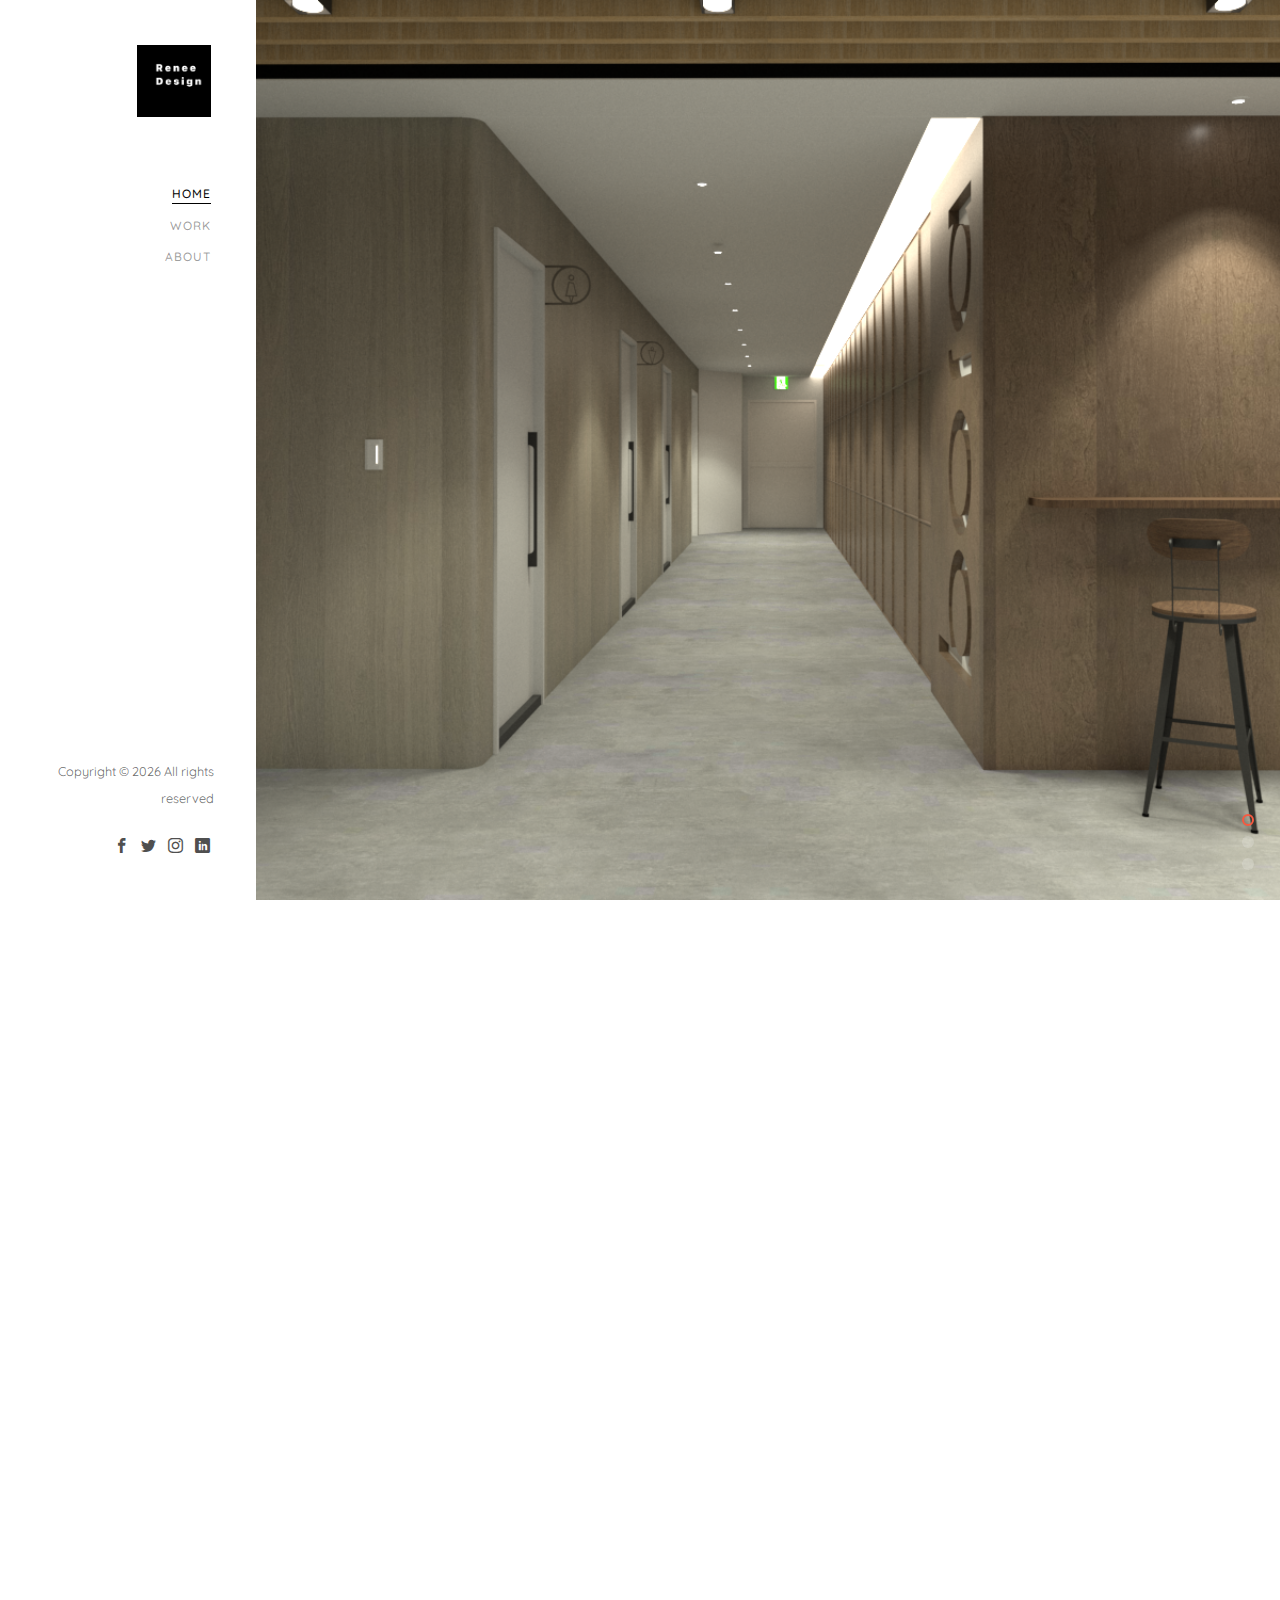
==== index.html @ 4a4f93b4 "網站檔案建立" ====
<!DOCTYPE HTML>
<html>
	<head>
	<meta charset="utf-8">
	<meta http-equiv="X-UA-Compatible" content="IE=edge">
	<title>Renee Guo</title>
	<meta name="viewport" content="width=device-width, initial-scale=1">
	<meta name="description" content="" />
	<meta name="keywords" content="" />
	<meta name="author" content="" />

  <!-- Facebook and Twitter integration -->
	<meta property="og:title" content=""/>
	<meta property="og:image" content=""/>
	<meta property="og:url" content=""/>
	<meta property="og:site_name" content=""/>
	<meta property="og:description" content=""/>
	<meta name="twitter:title" content="" />
	<meta name="twitter:image" content="" />
	<meta name="twitter:url" content="" />
	<meta name="twitter:card" content="" />

	<!-- Place favicon.ico and apple-touch-icon.png in the root directory -->
	<link rel="shortcut icon" href="favicon.ico">

	<link href="https://fonts.googleapis.com/css?family=Quicksand:300,400,500,700" rel="stylesheet">
	
	<!-- Animate.css -->
	<link rel="stylesheet" href="css/animate.css">
	<!-- Icomoon Icon Fonts-->
	<link rel="stylesheet" href="css/icomoon.css">
	<!-- Bootstrap  -->
	<link rel="stylesheet" href="css/bootstrap.css">
	<!-- Flexslider  -->
	<link rel="stylesheet" href="css/flexslider.css">
	<!-- Theme style  -->
	<link rel="stylesheet" href="css/style.css">

	<!-- Modernizr JS -->
	<script src="js/modernizr-2.6.2.min.js"></script>
	<!-- FOR IE9 below -->
	<!--[if lt IE 9]>
	<script src="js/respond.min.js"></script>
	<![endif]-->

	</head>
	<body>
	<div id="colorlib-page">
		<a href="#" class="js-colorlib-nav-toggle colorlib-nav-toggle"><i></i></a>
		<aside id="colorlib-aside" role="complementary" class="border js-fullheight">
			<h1 id="colorlib-logo"><a href="index.html"><img src="images/logo_icon.jpg" width="50" height="50" /></a></h1>
			<nav id="colorlib-main-menu" role="navigation">
				<ul>
					<li class="colorlib-active"><a href="index.html">Home</a></li>
					<li><a href="work.html">Work</a></li>
					<li><a href="about.html">About</a></li>
					<!-- <li><a href="services.html">Services</a></li>
					<li><a href="blog.html">Blog</a></li>
					<li><a href="contact.html">Contact</a></li> -->
				</ul>
			</nav>

			<div class="colorlib-footer">
				<p><small><!-- Link back to Colorlib can't be removed. Template is licensed under CC BY 3.0. -->
						Copyright &copy;
						<script>document.write(new Date().getFullYear());</script> All rights reserved 
						
					</small></p>
				<ul>
					<li><a href="#"><i class="icon-facebook2"></i></a></li>
					<li><a href="#"><i class="icon-twitter2"></i></a></li>
					<li><a href="#"><i class="icon-instagram"></i></a></li>
					<li><a href="#"><i class="icon-linkedin2"></i></a></li>
				</ul>
			</div>

		</aside>

		<div id="colorlib-main">
			<aside id="colorlib-hero" class="js-fullheight">
				<div class="flexslider js-fullheight">
					<ul class="slides">
				   	<li style="background-image: url(images/bora_design.png);">
				   		<div class="overlay"></div>
				   		<div class="container-fluid">
				   			<div class="row">
					   			<div class="col-md-8 col-md-offset-2 col-md-pull-2 js-fullheight slider-text">
					   				<div class="slider-text-inner">
					   					<!-- <div class="desc">
						   					<h1>Strategic Design for Brands</h1>
						   					<h2>100% html5 bootstrap templates Made by <a href="https://colorlib.com/" target="_blank">colorlib.com</a></h2>
												<p><a class="btn btn-primary btn-learn">Learn More<i class="icon-arrow-right3"></i></a></p>
											</div> -->
					   				</div>
					   			</div>
					   		</div>
				   		</div>
				   	</li>
				   	<li style="background-image: url(images/w1200-banner-2.jpg);">
				   		<div class="overlay"></div>
				   		<div class="container-fluid">
				   			<div class="row">
					   			<div class="col-md-8 col-md-offset-2 col-md-pull-2 js-fullheight slider-text">
					   				<div class="slider-text-inner">
					   					<!-- <div class="desc">
						   					<h1>Creators of Brands Template</h1>
												<h2>100% html5 bootstrap templates Made by <a href="https://colorlib.com/" target="_blank">colorlib.com</a></h2>
												<p><a class="btn btn-primary btn-learn">Learn More<i class="icon-arrow-right3"></i></a></p>
											</div> -->
					   				</div>
					   			</div>
					   		</div>
				   		</div>
				   	</li>
				   	<li style="background-image: url(images/w1200-banner-3.jpg);">
				   		<div class="overlay"></div>
				   		<div class="container-fluid">
				   			<div class="row">
					   			<div class="col-md-8 col-md-offset-2 col-md-pull-2 js-fullheight slider-text">
					   				<div class="slider-text-inner">
					   					<!-- <div class="desc">
						   					<h1>Design &amp; develop functional sites</h1>
												<h2>100% html5 bootstrap templates Made by <a href="https://colorlib.com/" target="_blank">colorlib.com</a></h2>
												<p><a class="btn btn-primary btn-learn">Learn More<i class="icon-arrow-right3"></i></a></p>
											</div> -->
					   				</div>
					   			</div>
					   		</div>
				   		</div>
				   	</li>
				  	</ul>
			  	</div>
			</aside>

			<div class="colorlib-about">
				<div class="container-fluid">
					<div class="row">
						<div class="col-md-6">
							<div class="about-img animate-box" data-animate-effect="fadeInLeft" style="background-image: url(images/img_bg_2.jpg);">
								<div class="about-img-2 animate-box" data-animate-effect="fadeInRight" style="background-image: url(images/img_bg_3.jpg);"></div>
							</div>
						</div>
						<div class="col-md-6 animate-box" data-animate-effect="fadeInLeft">
							<div class="about-desc">
								<span class="heading-meta">Welcome &amp; Introduce</span>
								<h3>Hola! my name is Louie Jie!</h3>
								<p>On her way she met a copy. The copy warned the Little Blind Text, that where it came from it would have been rewritten a thousand times and everything that was left from its origin would be the word "and" and the Little Blind Text should turn around and return to its own, safe country.</p>
							</div>
							<div class="fancy-collapse-panel">
								<div class="panel-group" id="accordion" role="tablist" aria-multiselectable="true">
									<div class="panel panel-default">
									    <div class="panel-heading" role="tab" id="headingOne">
									        <h4 class="panel-title">
									            <a data-toggle="collapse" data-parent="#accordion" href="#collapseOne" aria-expanded="true" aria-controls="collapseOne">Why choose me?
									            </a>
									        </h4>
									    </div>
									    <div id="collapseOne" class="panel-collapse collapse in" role="tabpanel" aria-labelledby="headingOne">
									         <div class="panel-body">
									            <div class="row">
										      		<div class="col-md-6">
										      			<p>Far far away, behind the word mountains, far from the countries Vokalia and Consonantia, there live the blind texts. </p>
										      		</div>
										      		<div class="col-md-6">
										      			<p>Separated they live in Bookmarksgrove right at the coast of the Semantics, a large language ocean.</p>
										      		</div>
										      	</div>
									         </div>
									    </div>
									</div>
									<div class="panel panel-default">
									    <div class="panel-heading" role="tab" id="headingTwo">
									        <h4 class="panel-title">
									            <a class="collapsed" data-toggle="collapse" data-parent="#accordion" href="#collapseTwo" aria-expanded="false" aria-controls="collapseTwo">What I do?
									            </a>
									        </h4>
									    </div>
									    <div id="collapseTwo" class="panel-collapse collapse" role="tabpanel" aria-labelledby="headingTwo">
									        <div class="panel-body">
									            <p>Far far away, behind the word <strong>mountains</strong>, far from the countries Vokalia and Consonantia, there live the blind texts. Separated they live in Bookmarksgrove right at the coast of the Semantics, a large language ocean.</p>
													<ul>
														<li>Separated they live in Bookmarksgrove right</li>
														<li>Separated they live in Bookmarksgrove right</li>
													</ul>
									        </div>
									    </div>
									</div>
									<div class="panel panel-default">
									    <div class="panel-heading" role="tab" id="headingThree">
									        <h4 class="panel-title">
									            <a class="collapsed" data-toggle="collapse" data-parent="#accordion" href="#collapseThree" aria-expanded="false" aria-controls="collapseThree">My Specialties
									            </a>
									        </h4>
									    </div>
									    <div id="collapseThree" class="panel-collapse collapse" role="tabpanel" aria-labelledby="headingThree">
									        <div class="panel-body">
									            <p>Far far away, behind the word <strong>mountains</strong>, far from the countries Vokalia and Consonantia, there live the blind texts. Separated they live in Bookmarksgrove right at the coast of the Semantics, a large language ocean.</p>	
									        </div>
									    </div>
									</div>
								</div>
							</div>
						</div>
					</div>
				</div>
			</div>
			
			<div class="colorlib-services">
				<div class="container-fluid">
					<div class="row">
						<div class="col-md-6 col-md-offset-3 col-md-pull-3">
							<span class="heading-meta">What I do?</span>
							<h2 class="colorlib-heading animate-box" data-animate-effect="fadeInLeft">Here are some of my expertise</h2>
						</div>
					</div>
					<div class="row">
						<div class="col-md-6">
							<div class="colorlib-feature animate-box" data-animate-effect="fadeInLeft">
								<div class="colorlib-icon">
									<i class="icon-tag"></i>
								</div>
								<div class="colorlib-text">
									<h3>Branding</h3>
									<p>Far far away, behind the word mountains, far from the countries Vokalia and Consonantia, there live the blind texts. </p>
								</div>
							</div>

							<div class="colorlib-feature animate-box" data-animate-effect="fadeInLeft">
								<div class="colorlib-icon">
									<i class="icon-pen2"></i>
								</div>
								<div class="colorlib-text">
									<h3>Web Design</h3>
									<p>Far far away, behind the word mountains, far from the countries Vokalia and Consonantia, there live the blind texts. </p>
								</div>
							</div>

							<div class="colorlib-feature animate-box" data-animate-effect="fadeInLeft">
								<div class="colorlib-icon">
									<i class="icon-search3"></i>
								</div>
								<div class="colorlib-text">
									<h3>Search engine optimization</h3>
									<p>Far far away, behind the word mountains, far from the countries Vokalia and Consonantia, there live the blind texts. </p>
								</div>
							</div>
						</div>
						<div class="col-md-6">
							<div class="colorlib-feature animate-box" data-animate-effect="fadeInLeft">
								<div class="colorlib-icon">
									<i class="icon-paperplane"></i>
								</div>
								<div class="colorlib-text">
									<h3>Web Development</h3>
									<p>Far far away, behind the word mountains, far from the countries Vokalia and Consonantia, there live the blind texts. </p>
								</div>
							</div>

							<div class="colorlib-feature animate-box" data-animate-effect="fadeInLeft">
								<div class="colorlib-icon">
									<i class="icon-device-desktop"></i>
								</div>
								<div class="colorlib-text">
									<h3>User Interface</h3>
									<p>Far far away, behind the word mountains, far from the countries Vokalia and Consonantia, there live the blind texts. </p>
								</div>
							</div>

							<div class="colorlib-feature animate-box" data-animate-effect="fadeInLeft">
								<div class="colorlib-icon">
									<i class="icon-help"></i>
								</div>
								<div class="colorlib-text">
									<h3>Help &amp; Support</h3>
									<p>Far far away, behind the word mountains, far from the countries Vokalia and Consonantia, there live the blind texts. </p>
								</div>
							</div>
						</div>
					</div>
				</div>
			</div>

			<div class="colorlib-work">
				<div class="container-fluid">
					<div class="row">
						<div class="col-md-6 col-md-offset-3 col-md-pull-3">
							<span class="heading-meta">My Work</span>
							<h2 class="colorlib-heading animate-box" data-animate-effect="fadeInLeft">Recent Work</h2>
						</div>
					</div>
					<div class="row">
						<div class="col-md-6 animate-box" data-animate-effect="fadeInLeft">
							<div class="project" style="background-image: url(images/work-1.jpg);">
								<div class="desc">
									<div class="con">
										<h3><a href="work.html">Work 01</a></h3>
										<span>Branding, Ilustration</span>
										<p class="icon">
											<span><a href="#"><i class="icon-share3"></i></a></span>
											<span><a href="#"><i class="icon-eye"></i> 100</a></span>
											<span><a href="#"><i class="icon-heart"></i> 49</a></span>
										</p>
									</div>
								</div>
							</div>
						</div>
						<div class="col-md-6 animate-box" data-animate-effect="fadeInLeft">
							<div class="project" style="background-image: url(images/work-2.jpg);">
								<div class="desc">
									<div class="con">
										<h3><a href="work.html">Work 02</a></h3>
										<span>Logo, Web, Branding</span>
										<p class="icon">
											<span><a href="#"><i class="icon-share3"></i></a></span>
											<span><a href="#"><i class="icon-eye"></i> 100</a></span>
											<span><a href="#"><i class="icon-heart"></i> 49</a></span>
										</p>
									</div>
								</div>
							</div>
						</div>
						<div class="col-md-6 animate-box" data-animate-effect="fadeInLeft">
							<div class="project" style="background-image: url(images/work-3.jpg);">
								<div class="desc">
									<div class="con">
										<h3><a href="work.html">Work 03</a></h3>
										<span>Illustration, Logo</span>
										<p class="icon">
											<span><a href="#"><i class="icon-share3"></i></a></span>
											<span><a href="#"><i class="icon-eye"></i> 100</a></span>
											<span><a href="#"><i class="icon-heart"></i> 49</a></span>
										</p>
									</div>
								</div>
							</div>
						</div>
						<div class="col-md-6 animate-box" data-animate-effect="fadeInLeft">
							<div class="project" style="background-image: url(images/work-4.jpg);">
								<div class="desc">
									<div class="con">
										<h3><a href="work.html">Work 04</a></h3>
										<span>Web, Logo, Branding</span>
										<p class="icon">
											<span><a href="#"><i class="icon-share3"></i></a></span>
											<span><a href="#"><i class="icon-eye"></i> 100</a></span>
											<span><a href="#"><i class="icon-heart"></i> 49</a></span>
										</p>
									</div>
								</div>
							</div>
						</div>
						<div class="col-md-6 animate-box" data-animate-effect="fadeInLeft">
							<div class="project" style="background-image: url(images/work-5.jpg);">
								<div class="desc">
									<div class="con">
										<h3><a href="work.html">Work 05</a></h3>
										<span>Illustration, Logo</span>
										<p class="icon">
											<span><a href="#"><i class="icon-share3"></i></a></span>
											<span><a href="#"><i class="icon-eye"></i> 100</a></span>
											<span><a href="#"><i class="icon-heart"></i> 49</a></span>
										</p>
									</div>
								</div>
							</div>
						</div>
						<div class="col-md-6 animate-box" data-animate-effect="fadeInLeft">
							<div class="project" style="background-image: url(images/work-6.jpg);">
								<div class="desc">
									<div class="con">
										<h3><a href="work.html">Work 06</a></h3>
										<span>Web, Logo, Branding</span>
										<p class="icon">
											<span><a href="#"><i class="icon-share3"></i></a></span>
											<span><a href="#"><i class="icon-eye"></i> 100</a></span>
											<span><a href="#"><i class="icon-heart"></i> 49</a></span>
										</p>
									</div>
								</div>
							</div>
						</div>
					</div>
				</div>
			</div>

			<div class="colorlib-blog">
				<div class="container-fluid">
					<div class="row">
						<div class="col-md-6 col-md-offset-3 col-md-pull-3">
							<span class="heading-meta">Read</span>
							<h2 class="colorlib-heading animate-box" data-animate-effect="fadeInLeft">Recent Blog</h2>
						</div>
					</div>
					<div class="row">
						<div class="col-md-4 col-sm-6 animate-box" data-animate-effect="fadeInLeft">
							<div class="blog-entry">
								<a href="blog.html" class="blog-img"><img src="images/img-1.jpg" class="img-responsive" alt="HTML5 Bootstrap Template by colorlib.com"></a>
								<div class="desc">
									<span><small>Feb 07, 2018 </small> | <small> Web Design </small> | <small> <i class="icon-bubble3"></i> 4</small></span>
									<h3><a href="blog.html">18 Awesome sites</a></h3>
									<p>Separated they live in Bookmarksgrove right at the coast of the Semantics, a large language ocean.</p>
									<a href="blog.html" class="lead">Read More <i class="icon-arrow-right3"></i></a>
								</div>
							</div>
						</div>
						<div class="col-md-4 col-sm-6 animate-box" data-animate-effect="fadeInLeft">
							<div class="blog-entry">
								<a href="blog.html" class="blog-img"><img src="images/img-2.jpg" class="img-responsive" alt="HTML5 Bootstrap Template by colorlib.com"></a>
								<div class="desc">
									<span><small>Feb 07, 2018 </small> | <small> Web Design </small> | <small> <i class="icon-bubble3"></i> 4</small></span>
									<h3><a href="blog.html">Wordpress for a Beginner</a></h3>
									<p>Separated they live in Bookmarksgrove right at the coast of the Semantics, a large language ocean.</p>
									<a href="blog.html" class="lead">Read More <i class="icon-arrow-right3"></i></a>
								</div>
							</div>
						</div>
						<div class="col-md-4 col-sm-6 animate-box" data-animate-effect="fadeInLeft">
							<div class="blog-entry">
								<a href="blog.html" class="blog-img"><img src="images/img-3.jpg" class="img-responsive" alt="HTML5 Bootstrap Template by colorlib.com"></a>
								<div class="desc">
									<span><small>Feb 07, 2018 </small> | <small> Inspiration </small> | <small> <i class="icon-bubble3"></i> 4</small></span>
									<h3><a href="blog.html">Make website from scratch</a></h3>
									<p>Separated they live in Bookmarksgrove right at the coast of the Semantics, a large language ocean.</p>
									<a href="blog.html" class="lead">Read More <i class="icon-arrow-right3"></i></a>
								</div>
							</div>
						</div>
					</div>
				</div>
			</div>

			<!-- <div id="get-in-touch" class="colorlib-bg-color">
				<div class="colorlib-narrow-content">
					<div class="row">
						<div class="col-md-6 animate-box" data-animate-effect="fadeInLeft">
							<h2>Get in Touch!</h2>
						</div>
					</div>
					<div class="row">
						<div class="col-md-6 col-md-offset-3 col-md-pull-3 animate-box" data-animate-effect="fadeInLeft">
							<p class="colorlib-lead">Separated they live in Bookmarksgrove right at the coast of the Semantics, a large language ocean.</p>
							<p><a href="#" class="btn btn-primary btn-learn">Contact me!</a></p>
						</div>
						
					</div>
				</div>
			</div> -->
		</div>
	</div>

	<!-- jQuery -->
	<script src="js/jquery.min.js"></script>
	<!-- jQuery Easing -->
	<script src="js/jquery.easing.1.3.js"></script>
	<!-- Bootstrap -->
	<script src="js/bootstrap.min.js"></script>
	<!-- Waypoints -->
	<script src="js/jquery.waypoints.min.js"></script>
	<!-- Flexslider -->
	<script src="js/jquery.flexslider-min.js"></script>
	<!-- Sticky Kit -->
	<script src="js/sticky-kit.min.js"></script>
	
	
	<!-- MAIN JS -->
	<script src="js/main.js"></script>

	</body>
</html>
---- css/icomoon.css ----
@font-face {
  font-family: 'icomoon';
  src:  url('fonts/icomoon.eot?6py85u');
  src:  url('fonts/icomoon.eot?6py85u#iefix') format('embedded-opentype'),
    url('fonts/icomoon.ttf?6py85u') format('truetype'),
    url('fonts/icomoon.woff?6py85u') format('woff'),
    url('fonts/icomoon.svg?6py85u#icomoon') format('svg');
  font-weight: normal;
  font-style: normal;
}

[class^="icon-"], [class*=" icon-"] {
  /* use !important to prevent issues with browser extensions that change fonts */
  font-family: 'icomoon' !important;
  speak: none;
  font-style: normal;
  font-weight: normal;
  font-variant: normal;
  text-transform: none;
  line-height: 1;

  /* Better Font Rendering =========== */
  -webkit-font-smoothing: antialiased;
  -moz-osx-font-smoothing: grayscale;
}

.icon-times:before {
  content: "\e930";
}
.icon-tick:before {
  content: "\e931";
}
.icon-plus:before {
  content: "\e932";
}
.icon-minus:before {
  content: "\e933";
}
.icon-equals:before {
  content: "\e934";
}
.icon-divide:before {
  content: "\e935";
}
.icon-chevron-right:before {
  content: "\e936";
}
.icon-chevron-left:before {
  content: "\e937";
}
.icon-arrow-right-thick:before {
  content: "\e938";
}
.icon-arrow-left-thick:before {
  content: "\e939";
}
.icon-th-small:before {
  content: "\e93a";
}
.icon-th-menu:before {
  content: "\e93b";
}
.icon-th-list:before {
  content: "\e93c";
}
.icon-th-large:before {
  content: "\e93d";
}
.icon-home:before {
  content: "\e93e";
}
.icon-arrow-forward:before {
  content: "\e93f";
}
.icon-arrow-back:before {
  content: "\e940";
}
.icon-rss:before {
  content: "\e941";
}
.icon-location:before {
  content: "\e942";
}
.icon-link:before {
  content: "\e943";
}
.icon-image:before {
  content: "\e944";
}
.icon-arrow-up-thick:before {
  content: "\e945";
}
.icon-arrow-down-thick:before {
  content: "\e946";
}
.icon-starburst:before {
  content: "\e947";
}
.icon-starburst-outline:before {
  content: "\e948";
}
.icon-star3:before {
  content: "\e949";
}
.icon-flow-children:before {
  content: "\e94a";
}
.icon-export:before {
  content: "\e94b";
}
.icon-delete2:before {
  content: "\e94c";
}
.icon-delete-outline:before {
  content: "\e94d";
}
.icon-cloud-storage:before {
  content: "\e94e";
}
.icon-wi-fi:before {
  content: "\e94f";
}
.icon-heart:before {
  content: "\e950";
}
.icon-flash:before {
  content: "\e951";
}
.icon-cancel:before {
  content: "\e952";
}
.icon-backspace:before {
  content: "\e953";
}
.icon-attachment:before {
  content: "\e954";
}
.icon-arrow-move:before {
  content: "\e955";
}
.icon-warning:before {
  content: "\e956";
}
.icon-user:before {
  content: "\e957";
}
.icon-radar:before {
  content: "\e958";
}
.icon-lock-open:before {
  content: "\e959";
}
.icon-lock-closed:before {
  content: "\e95a";
}
.icon-location-arrow:before {
  content: "\e95b";
}
.icon-info:before {
  content: "\e95c";
}
.icon-user-delete:before {
  content: "\e95d";
}
.icon-user-add:before {
  content: "\e95e";
}
.icon-media-pause:before {
  content: "\e95f";
}
.icon-group:before {
  content: "\e960";
}
.icon-chart-pie:before {
  content: "\e961";
}
.icon-chart-line:before {
  content: "\e962";
}
.icon-chart-bar:before {
  content: "\e963";
}
.icon-chart-area:before {
  content: "\e964";
}
.icon-video:before {
  content: "\e965";
}
.icon-point-of-interest:before {
  content: "\e966";
}
.icon-infinity:before {
  content: "\e967";
}
.icon-globe:before {
  content: "\e968";
}
.icon-eye:before {
  content: "\e969";
}
.icon-cog:before {
  content: "\e96a";
}
.icon-camera:before {
  content: "\e96b";
}
.icon-upload:before {
  content: "\e96c";
}
.icon-scissors:before {
  content: "\e96d";
}
.icon-refresh:before {
  content: "\e96e";
}
.icon-pin:before {
  content: "\e96f";
}
.icon-key:before {
  content: "\e970";
}
.icon-info-large:before {
  content: "\e971";
}
.icon-eject:before {
  content: "\e972";
}
.icon-download:before {
  content: "\e973";
}
.icon-zoom:before {
  content: "\e974";
}
.icon-zoom-out:before {
  content: "\e975";
}
.icon-zoom-in:before {
  content: "\e976";
}
.icon-sort-numerically:before {
  content: "\e977";
}
.icon-sort-alphabetically:before {
  content: "\e978";
}
.icon-input-checked:before {
  content: "\e979";
}
.icon-calender:before {
  content: "\e97a";
}
.icon-world2:before {
  content: "\e97b";
}
.icon-notes:before {
  content: "\e97c";
}
.icon-code:before {
  content: "\e97d";
}
.icon-arrow-sync:before {
  content: "\e97e";
}
.icon-arrow-shuffle:before {
  content: "\e97f";
}
.icon-arrow-repeat:before {
  content: "\e980";
}
.icon-arrow-minimise:before {
  content: "\e981";
}
.icon-arrow-maximise:before {
  content: "\e982";
}
.icon-arrow-loop:before {
  content: "\e983";
}
.icon-anchor:before {
  content: "\e984";
}
.icon-spanner:before {
  content: "\e985";
}
.icon-puzzle:before {
  content: "\e986";
}
.icon-power:before {
  content: "\e987";
}
.icon-plane:before {
  content: "\e988";
}
.icon-pi:before {
  content: "\e989";
}
.icon-phone:before {
  content: "\e98a";
}
.icon-microphone2:before {
  content: "\e98b";
}
.icon-media-rewind:before {
  content: "\e98c";
}
.icon-flag:before {
  content: "\e98d";
}
.icon-adjust-brightness:before {
  content: "\e98e";
}
.icon-waves:before {
  content: "\e98f";
}
.icon-social-twitter:before {
  content: "\e990";
}
.icon-social-facebook:before {
  content: "\e991";
}
.icon-social-dribbble:before {
  content: "\e992";
}
.icon-media-stop:before {
  content: "\e993";
}
.icon-media-record:before {
  content: "\e994";
}
.icon-media-play:before {
  content: "\e995";
}
.icon-media-fast-forward:before {
  content: "\e996";
}
.icon-media-eject:before {
  content: "\e997";
}
.icon-social-vimeo:before {
  content: "\e998";
}
.icon-social-tumbler:before {
  content: "\e999";
}
.icon-social-skype:before {
  content: "\e99a";
}
.icon-social-pinterest:before {
  content: "\e99b";
}
.icon-social-linkedin:before {
  content: "\e99c";
}
.icon-social-last-fm:before {
  content: "\e99d";
}
.icon-social-github:before {
  content: "\e99e";
}
.icon-social-flickr:before {
  content: "\e99f";
}
.icon-at:before {
  content: "\e9a0";
}
.icon-times-outline:before {
  content: "\e9a1";
}
.icon-plus-outline:before {
  content: "\e9a2";
}
.icon-minus-outline:before {
  content: "\e9a3";
}
.icon-tick-outline:before {
  content: "\e9a4";
}
.icon-th-large-outline:before {
  content: "\e9a5";
}
.icon-equals-outline:before {
  content: "\e9a6";
}
.icon-divide-outline:before {
  content: "\e9a7";
}
.icon-chevron-right-outline:before {
  content: "\e9a8";
}
.icon-chevron-left-outline:before {
  content: "\e9a9";
}
.icon-arrow-right-outline:before {
  content: "\e9aa";
}
.icon-arrow-left-outline:before {
  content: "\e9ab";
}
.icon-th-small-outline:before {
  content: "\e9ac";
}
.icon-th-menu-outline:before {
  content: "\e9ad";
}
.icon-th-list-outline:before {
  content: "\e9ae";
}
.icon-news2:before {
  content: "\e9b1";
}
.icon-home-outline:before {
  content: "\e9b2";
}
.icon-arrow-up-outline:before {
  content: "\e9b3";
}
.icon-arrow-forward-outline:before {
  content: "\e9b4";
}
.icon-arrow-down-outline:before {
  content: "\e9b5";
}
.icon-arrow-back-outline:before {
  content: "\e9b6";
}
.icon-trash3:before {
  content: "\e9b7";
}
.icon-rss-outline:before {
  content: "\e9b8";
}
.icon-message:before {
  content: "\e9b9";
}
.icon-location-outline:before {
  content: "\e9ba";
}
.icon-link-outline:before {
  content: "\e9bb";
}
.icon-image-outline:before {
  content: "\e9bc";
}
.icon-export-outline:before {
  content: "\e9bd";
}
.icon-cross:before {
  content: "\e9be";
}
.icon-wi-fi-outline:before {
  content: "\e9bf";
}
.icon-star-outline:before {
  content: "\e9c0";
}
.icon-media-pause-outline:before {
  content: "\e9c1";
}
.icon-mail:before {
  content: "\e9c2";
}
.icon-heart-outline:before {
  content: "\e9c3";
}
.icon-flash-outline:before {
  content: "\e9c4";
}
.icon-cancel-outline:before {
  content: "\e9c5";
}
.icon-beaker:before {
  content: "\e9c6";
}
.icon-arrow-move-outline:before {
  content: "\e9c7";
}
.icon-watch2:before {
  content: "\e9c8";
}
.icon-warning-outline:before {
  content: "\e9c9";
}
.icon-time:before {
  content: "\e9ca";
}
.icon-radar-outline:before {
  content: "\e9cb";
}
.icon-lock-open-outline:before {
  content: "\e9cc";
}
.icon-location-arrow-outline:before {
  content: "\e9cd";
}
.icon-info-outline:before {
  content: "\e9ce";
}
.icon-backspace-outline:before {
  content: "\e9cf";
}
.icon-attachment-outline:before {
  content: "\e9d0";
}
.icon-user-outline:before {
  content: "\e9d1";
}
.icon-user-delete-outline:before {
  content: "\e9d2";
}
.icon-user-add-outline:before {
  content: "\e9d3";
}
.icon-lock-closed-outline:before {
  content: "\e9d4";
}
.icon-group-outline:before {
  content: "\e9d5";
}
.icon-chart-pie-outline:before {
  content: "\e9d6";
}
.icon-chart-line-outline:before {
  content: "\e9d7";
}
.icon-chart-bar-outline:before {
  content: "\e9d8";
}
.icon-chart-area-outline:before {
  content: "\e9d9";
}
.icon-video-outline:before {
  content: "\e9da";
}
.icon-point-of-interest-outline:before {
  content: "\e9db";
}
.icon-map:before {
  content: "\e9dc";
}
.icon-key-outline:before {
  content: "\e9dd";
}
.icon-infinity-outline:before {
  content: "\e9de";
}
.icon-globe-outline:before {
  content: "\e9df";
}
.icon-eye-outline:before {
  content: "\e9e0";
}
.icon-cog-outline:before {
  content: "\e9e1";
}
.icon-camera-outline:before {
  content: "\e9e2";
}
.icon-upload-outline:before {
  content: "\e9e3";
}
.icon-support:before {
  content: "\e9e4";
}
.icon-scissors-outline:before {
  content: "\e9e5";
}
.icon-refresh-outline:before {
  content: "\e9e6";
}
.icon-info-large-outline:before {
  content: "\e9e7";
}
.icon-eject-outline:before {
  content: "\e9e8";
}
.icon-download-outline:before {
  content: "\e9e9";
}
.icon-battery-mid:before {
  content: "\e9ea";
}
.icon-battery-low:before {
  content: "\e9eb";
}
.icon-battery-high:before {
  content: "\e9ec";
}
.icon-zoom-outline:before {
  content: "\e9ed";
}
.icon-zoom-out-outline:before {
  content: "\e9ee";
}
.icon-zoom-in-outline:before {
  content: "\e9ef";
}
.icon-tag3:before {
  content: "\e9f0";
}
.icon-tabs-outline:before {
  content: "\e9f1";
}
.icon-pin-outline:before {
  content: "\e9f2";
}
.icon-message-typing:before {
  content: "\e9f3";
}
.icon-directions:before {
  content: "\e9f4";
}
.icon-battery-full:before {
  content: "\e9f5";
}
.icon-battery-charge:before {
  content: "\e9f6";
}
.icon-pipette:before {
  content: "\e9f7";
}
.icon-pencil:before {
  content: "\e9f8";
}
.icon-folder:before {
  content: "\e9f9";
}
.icon-folder-delete:before {
  content: "\e9fa";
}
.icon-folder-add:before {
  content: "\e9fb";
}
.icon-edit:before {
  content: "\e9fc";
}
.icon-document:before {
  content: "\e9fd";
}
.icon-document-delete:before {
  content: "\e9fe";
}
.icon-document-add:before {
  content: "\e9ff";
}
.icon-brush:before {
  content: "\ea00";
}
.icon-thumbs-up:before {
  content: "\ea01";
}
.icon-thumbs-down:before {
  content: "\ea02";
}
.icon-pen:before {
  content: "\ea03";
}
.icon-sort-numerically-outline:before {
  content: "\ea04";
}
.icon-sort-alphabetically-outline:before {
  content: "\ea05";
}
.icon-social-last-fm-circular:before {
  content: "\ea06";
}
.icon-social-github-circular:before {
  content: "\ea07";
}
.icon-compass:before {
  content: "\ea08";
}
.icon-bookmark:before {
  content: "\ea09";
}
.icon-input-checked-outline:before {
  content: "\ea0a";
}
.icon-code-outline:before {
  content: "\ea0b";
}
.icon-calender-outline:before {
  content: "\ea0c";
}
.icon-business-card:before {
  content: "\ea0d";
}
.icon-arrow-up:before {
  content: "\ea0e";
}
.icon-arrow-sync-outline:before {
  content: "\ea0f";
}
.icon-arrow-right:before {
  content: "\ea10";
}
.icon-arrow-repeat-outline:before {
  content: "\ea11";
}
.icon-arrow-loop-outline:before {
  content: "\ea12";
}
.icon-arrow-left:before {
  content: "\ea13";
}
.icon-flow-switch:before {
  content: "\ea14";
}
.icon-flow-parallel:before {
  content: "\ea15";
}
.icon-flow-merge:before {
  content: "\ea16";
}
.icon-document-text:before {
  content: "\ea17";
}
.icon-clipboard:before {
  content: "\ea18";
}
.icon-calculator:before {
  content: "\ea19";
}
.icon-arrow-minimise-outline:before {
  content: "\ea1a";
}
.icon-arrow-maximise-outline:before {
  content: "\ea1b";
}
.icon-arrow-down:before {
  content: "\ea1c";
}
.icon-gift:before {
  content: "\ea1d";
}
.icon-film:before {
  content: "\ea1e";
}
.icon-database:before {
  content: "\ea1f";
}
.icon-bell:before {
  content: "\ea20";
}
.icon-anchor-outline:before {
  content: "\ea21";
}
.icon-adjust-contrast:before {
  content: "\ea22";
}
.icon-world-outline:before {
  content: "\ea23";
}
.icon-shopping-bag:before {
  content: "\ea24";
}
.icon-power-outline:before {
  content: "\ea25";
}
.icon-notes-outline:before {
  content: "\ea26";
}
.icon-device-tablet:before {
  content: "\ea27";
}
.icon-device-phone:before {
  content: "\ea28";
}
.icon-device-laptop:before {
  content: "\ea29";
}
.icon-device-desktop:before {
  content: "\ea2a";
}
.icon-briefcase:before {
  content: "\ea2b";
}
.icon-stopwatch:before {
  content: "\ea2c";
}
.icon-spanner-outline:before {
  content: "\ea2d";
}
.icon-puzzle-outline:before {
  content: "\ea2e";
}
.icon-printer:before {
  content: "\ea2f";
}
.icon-pi-outline:before {
  content: "\ea30";
}
.icon-lightbulb:before {
  content: "\ea31";
}
.icon-flag-outline:before {
  content: "\ea32";
}
.icon-contacts:before {
  content: "\ea33";
}
.icon-archive2:before {
  content: "\ea34";
}
.icon-weather-stormy:before {
  content: "\ea35";
}
.icon-weather-shower:before {
  content: "\ea36";
}
.icon-weather-partly-sunny:before {
  content: "\ea37";
}
.icon-weather-downpour:before {
  content: "\ea38";
}
.icon-weather-cloudy:before {
  content: "\ea39";
}
.icon-plane-outline:before {
  content: "\ea3a";
}
.icon-phone-outline:before {
  content: "\ea3b";
}
.icon-microphone-outline:before {
  content: "\ea3c";
}
.icon-weather-windy:before {
  content: "\ea3d";
}
.icon-weather-windy-cloudy:before {
  content: "\ea3e";
}
.icon-weather-sunny:before {
  content: "\ea3f";
}
.icon-weather-snow:before {
  content: "\ea40";
}
.icon-weather-night:before {
  content: "\ea41";
}
.icon-media-stop-outline:before {
  content: "\ea42";
}
.icon-media-rewind-outline:before {
  content: "\ea43";
}
.icon-media-record-outline:before {
  content: "\ea44";
}
.icon-media-play-outline:before {
  content: "\ea45";
}
.icon-media-fast-forward-outline:before {
  content: "\ea46";
}
.icon-media-eject-outline:before {
  content: "\ea47";
}
.icon-wine:before {
  content: "\ea48";
}
.icon-waves-outline:before {
  content: "\ea49";
}
.icon-ticket:before {
  content: "\ea4a";
}
.icon-tags:before {
  content: "\ea4b";
}
.icon-plug:before {
  content: "\ea4c";
}
.icon-headphones:before {
  content: "\ea4d";
}
.icon-credit-card:before {
  content: "\ea4e";
}
.icon-coffee:before {
  content: "\ea4f";
}
.icon-book:before {
  content: "\ea50";
}
.icon-beer:before {
  content: "\ea51";
}
.icon-volume2:before {
  content: "\ea52";
}
.icon-volume-up:before {
  content: "\ea53";
}
.icon-volume-mute:before {
  content: "\ea54";
}
.icon-volume-down:before {
  content: "\ea55";
}
.icon-social-vimeo-circular:before {
  content: "\ea56";
}
.icon-social-twitter-circular:before {
  content: "\ea57";
}
.icon-social-pinterest-circular:before {
  content: "\ea58";
}
.icon-social-linkedin-circular:before {
  content: "\ea59";
}
.icon-social-facebook-circular:before {
  content: "\ea5a";
}
.icon-social-dribbble-circular:before {
  content: "\ea5b";
}
.icon-tree:before {
  content: "\ea5c";
}
.icon-thermometer2:before {
  content: "\ea5d";
}
.icon-social-tumbler-circular:before {
  content: "\ea5e";
}
.icon-social-skype-outline:before {
  content: "\ea5f";
}
.icon-social-flickr-circular:before {
  content: "\ea60";
}
.icon-social-at-circular:before {
  content: "\ea61";
}
.icon-shopping-cart:before {
  content: "\ea62";
}
.icon-messages:before {
  content: "\ea63";
}
.icon-leaf:before {
  content: "\ea64";
}
.icon-feather:before {
  content: "\ea65";
}
.icon-eye2:before {
  content: "\e064";
}
.icon-paper-clip:before {
  content: "\e065";
}
.icon-mail5:before {
  content: "\e066";
}
.icon-toggle:before {
  content: "\e067";
}
.icon-layout:before {
  content: "\e068";
}
.icon-link2:before {
  content: "\e069";
}
.icon-bell2:before {
  content: "\e06a";
}
.icon-lock3:before {
  content: "\e06b";
}
.icon-unlock:before {
  content: "\e06c";
}
.icon-ribbon2:before {
  content: "\e06d";
}
.icon-image2:before {
  content: "\e06e";
}
.icon-signal:before {
  content: "\e06f";
}
.icon-target3:before {
  content: "\e070";
}
.icon-clipboard3:before {
  content: "\e071";
}
.icon-clock3:before {
  content: "\e072";
}
.icon-watch:before {
  content: "\e073";
}
.icon-air-play:before {
  content: "\e074";
}
.icon-camera3:before {
  content: "\e075";
}
.icon-video2:before {
  content: "\e076";
}
.icon-disc:before {
  content: "\e077";
}
.icon-printer3:before {
  content: "\e078";
}
.icon-monitor:before {
  content: "\e079";
}
.icon-server:before {
  content: "\e07a";
}
.icon-cog2:before {
  content: "\e07b";
}
.icon-heart3:before {
  content: "\e07c";
}
.icon-paragraph:before {
  content: "\e07d";
}
.icon-align-justify:before {
  content: "\e07e";
}
.icon-align-left:before {
  content: "\e07f";
}
.icon-align-center:before {
  content: "\e080";
}
.icon-align-right:before {
  content: "\e081";
}
.icon-book2:before {
  content: "\e082";
}
.icon-layers2:before {
  content: "\e083";
}
.icon-stack2:before {
  content: "\e084";
}
.icon-stack-2:before {
  content: "\e085";
}
.icon-paper:before {
  content: "\e086";
}
.icon-paper-stack:before {
  content: "\e087";
}
.icon-search3:before {
  content: "\e088";
}
.icon-zoom-in2:before {
  content: "\e089";
}
.icon-zoom-out2:before {
  content: "\e08a";
}
.icon-reply2:before {
  content: "\e08b";
}
.icon-circle-plus:before {
  content: "\e08c";
}
.icon-circle-minus:before {
  content: "\e08d";
}
.icon-circle-check:before {
  content: "\e08e";
}
.icon-circle-cross:before {
  content: "\e08f";
}
.icon-square-plus:before {
  content: "\e090";
}
.icon-square-minus:before {
  content: "\e091";
}
.icon-square-check:before {
  content: "\e092";
}
.icon-square-cross:before {
  content: "\e093";
}
.icon-microphone:before {
  content: "\e094";
}
.icon-record:before {
  content: "\e095";
}
.icon-skip-back:before {
  content: "\e096";
}
.icon-rewind:before {
  content: "\e097";
}
.icon-play4:before {
  content: "\e098";
}
.icon-pause3:before {
  content: "\e099";
}
.icon-stop3:before {
  content: "\e09a";
}
.icon-fast-forward:before {
  content: "\e09b";
}
.icon-skip-forward:before {
  content: "\e09c";
}
.icon-shuffle2:before {
  content: "\e09d";
}
.icon-repeat:before {
  content: "\e09e";
}
.icon-folder2:before {
  content: "\e09f";
}
.icon-umbrella:before {
  content: "\e0a0";
}
.icon-moon:before {
  content: "\e0a1";
}
.icon-thermometer:before {
  content: "\e0a2";
}
.icon-drop:before {
  content: "\e0a3";
}
.icon-sun2:before {
  content: "\e0a4";
}
.icon-cloud3:before {
  content: "\e0a5";
}
.icon-cloud-upload2:before {
  content: "\e0a6";
}
.icon-cloud-download2:before {
  content: "\e0a7";
}
.icon-upload4:before {
  content: "\e0a8";
}
.icon-download4:before {
  content: "\e0a9";
}
.icon-location3:before {
  content: "\e0aa";
}
.icon-location-2:before {
  content: "\e0ab";
}
.icon-map3:before {
  content: "\e0ac";
}
.icon-battery:before {
  content: "\e0ad";
}
.icon-head:before {
  content: "\e0ae";
}
.icon-briefcase3:before {
  content: "\e0af";
}
.icon-speech-bubble:before {
  content: "\e0b0";
}
.icon-anchor2:before {
  content: "\e0b1";
}
.icon-globe2:before {
  content: "\e0b2";
}
.icon-box:before {
  content: "\e0b3";
}
.icon-reload:before {
  content: "\e0b4";
}
.icon-share3:before {
  content: "\e0b5";
}
.icon-marquee:before {
  content: "\e0b6";
}
.icon-marquee-plus:before {
  content: "\e0b7";
}
.icon-marquee-minus:before {
  content: "\e0b8";
}
.icon-tag:before {
  content: "\e0b9";
}
.icon-power2:before {
  content: "\e0ba";
}
.icon-command2:before {
  content: "\e0bb";
}
.icon-alt:before {
  content: "\e0bc";
}
.icon-esc:before {
  content: "\e0bd";
}
.icon-bar-graph:before {
  content: "\e0be";
}
.icon-bar-graph-2:before {
  content: "\e0bf";
}
.icon-pie-graph:before {
  content: "\e0c0";
}
.icon-star:before {
  content: "\e0c1";
}
.icon-arrow-left3:before {
  content: "\e0c2";
}
.icon-arrow-right3:before {
  content: "\e0c3";
}
.icon-arrow-up3:before {
  content: "\e0c4";
}
.icon-arrow-down3:before {
  content: "\e0c5";
}
.icon-volume:before {
  content: "\e0c6";
}
.icon-mute:before {
  content: "\e0c7";
}
.icon-content-right:before {
  content: "\e100";
}
.icon-content-left:before {
  content: "\e101";
}
.icon-grid2:before {
  content: "\e102";
}
.icon-grid-2:before {
  content: "\e103";
}
.icon-columns:before {
  content: "\e104";
}
.icon-loader:before {
  content: "\e105";
}
.icon-bag:before {
  content: "\e106";
}
.icon-ban:before {
  content: "\e107";
}
.icon-flag3:before {
  content: "\e108";
}
.icon-trash:before {
  content: "\e109";
}
.icon-expand2:before {
  content: "\e110";
}
.icon-contract:before {
  content: "\e111";
}
.icon-maximize:before {
  content: "\e112";
}
.icon-minimize:before {
  content: "\e113";
}
.icon-plus2:before {
  content: "\e114";
}
.icon-minus2:before {
  content: "\e115";
}
.icon-check:before {
  content: "\e116";
}
.icon-cross2:before {
  content: "\e117";
}
.icon-move:before {
  content: "\e118";
}
.icon-delete:before {
  content: "\e119";
}
.icon-menu5:before {
  content: "\e120";
}
.icon-archive:before {
  content: "\e121";
}
.icon-inbox:before {
  content: "\e122";
}
.icon-outbox:before {
  content: "\e123";
}
.icon-file:before {
  content: "\e124";
}
.icon-file-add:before {
  content: "\e125";
}
.icon-file-subtract:before {
  content: "\e126";
}
.icon-help:before {
  content: "\e127";
}
.icon-open:before {
  content: "\e128";
}
.icon-ellipsis:before {
  content: "\e129";
}
.icon-heart4:before {
  content: "\e900";
}
.icon-cloud4:before {
  content: "\e901";
}
.icon-star2:before {
  content: "\e902";
}
.icon-tv2:before {
  content: "\e903";
}
.icon-sound:before {
  content: "\e904";
}
.icon-video3:before {
  content: "\e905";
}
.icon-trash2:before {
  content: "\e906";
}
.icon-user2:before {
  content: "\e907";
}
.icon-key3:before {
  content: "\e908";
}
.icon-search4:before {
  content: "\e909";
}
.icon-settings:before {
  content: "\e90a";
}
.icon-camera4:before {
  content: "\e90b";
}
.icon-tag2:before {
  content: "\e90c";
}
.icon-lock4:before {
  content: "\e90d";
}
.icon-bulb:before {
  content: "\e90e";
}
.icon-pen2:before {
  content: "\e90f";
}
.icon-diamond:before {
  content: "\e910";
}
.icon-display2:before {
  content: "\e911";
}
.icon-location4:before {
  content: "\e912";
}
.icon-eye3:before {
  content: "\e913";
}
.icon-bubble3:before {
  content: "\e914";
}
.icon-stack3:before {
  content: "\e915";
}
.icon-cup:before {
  content: "\e916";
}
.icon-phone3:before {
  content: "\e917";
}
.icon-news:before {
  content: "\e918";
}
.icon-mail6:before {
  content: "\e919";
}
.icon-like:before {
  content: "\e91a";
}
.icon-photo:before {
  content: "\e91b";
}
.icon-note:before {
  content: "\e91c";
}
.icon-clock4:before {
  content: "\e91d";
}
.icon-paperplane:before {
  content: "\e91e";
}
.icon-params:before {
  content: "\e91f";
}
.icon-banknote:before {
  content: "\e920";
}
.icon-data:before {
  content: "\e921";
}
.icon-music2:before {
  content: "\e922";
}
.icon-megaphone2:before {
  content: "\e923";
}
.icon-study:before {
  content: "\e924";
}
.icon-lab2:before {
  content: "\e925";
}
.icon-food:before {
  content: "\e926";
}
.icon-t-shirt:before {
  content: "\e927";
}
.icon-fire2:before {
  content: "\e928";
}
.icon-clip:before {
  content: "\e929";
}
.icon-shop:before {
  content: "\e92a";
}
.icon-calendar3:before {
  content: "\e92b";
}
.icon-wallet2:before {
  content: "\e92c";
}
.icon-vynil:before {
  content: "\e92d";
}
.icon-truck2:before {
  content: "\e92e";
}
.icon-world:before {
  content: "\e92f";
}
.icon-spinner6:before {
  content: "\e9af";
}
.icon-spinner7:before {
  content: "\e9b0";
}
.icon-amazon:before {
  content: "\eab7";
}
.icon-google:before {
  content: "\eab8";
}
.icon-google2:before {
  content: "\eab9";
}
.icon-google3:before {
  content: "\eaba";
}
.icon-google-plus:before {
  content: "\eabb";
}
.icon-google-plus2:before {
  content: "\eabc";
}
.icon-google-plus3:before {
  content: "\eabd";
}
.icon-hangouts:before {
  content: "\eabe";
}
.icon-google-drive:before {
  content: "\eabf";
}
.icon-facebook2:before {
  content: "\eac0";
}
.icon-facebook22:before {
  content: "\eac1";
}
.icon-instagram:before {
  content: "\eac2";
}
.icon-whatsapp:before {
  content: "\eac3";
}
.icon-spotify:before {
  content: "\eac4";
}
.icon-telegram:before {
  content: "\eac5";
}
.icon-twitter2:before {
  content: "\eac6";
}
.icon-vine:before {
  content: "\eac7";
}
.icon-vk:before {
  content: "\eac8";
}
.icon-renren:before {
  content: "\eac9";
}
.icon-sina-weibo:before {
  content: "\eaca";
}
.icon-rss2:before {
  content: "\eacb";
}
.icon-rss22:before {
  content: "\eacc";
}
.icon-youtube:before {
  content: "\eacd";
}
.icon-youtube2:before {
  content: "\eace";
}
.icon-twitch:before {
  content: "\eacf";
}
.icon-vimeo:before {
  content: "\ead0";
}
.icon-vimeo2:before {
  content: "\ead1";
}
.icon-lanyrd:before {
  content: "\ead2";
}
.icon-flickr:before {
  content: "\ead3";
}
.icon-flickr2:before {
  content: "\ead4";
}
.icon-flickr3:before {
  content: "\ead5";
}
.icon-flickr4:before {
  content: "\ead6";
}
.icon-dribbble2:before {
  content: "\ead7";
}
.icon-behance:before {
  content: "\ead8";
}
.icon-behance2:before {
  content: "\ead9";
}
.icon-deviantart:before {
  content: "\eada";
}
.icon-500px:before {
  content: "\eadb";
}
.icon-steam:before {
  content: "\eadc";
}
.icon-steam2:before {
  content: "\eadd";
}
.icon-dropbox:before {
  content: "\eade";
}
.icon-onedrive:before {
  content: "\eadf";
}
.icon-github:before {
  content: "\eae0";
}
.icon-npm:before {
  content: "\eae1";
}
.icon-basecamp:before {
  content: "\eae2";
}
.icon-trello:before {
  content: "\eae3";
}
.icon-wordpress:before {
  content: "\eae4";
}
.icon-joomla:before {
  content: "\eae5";
}
.icon-ello:before {
  content: "\eae6";
}
.icon-blogger:before {
  content: "\eae7";
}
.icon-blogger2:before {
  content: "\eae8";
}
.icon-tumblr2:before {
  content: "\eae9";
}
.icon-tumblr22:before {
  content: "\eaea";
}
.icon-yahoo:before {
  content: "\eaeb";
}
.icon-yahoo2:before {
  content: "\eaec";
}
.icon-tux:before {
  content: "\eaed";
}
.icon-appleinc:before {
  content: "\eaee";
}
.icon-finder:before {
  content: "\eaef";
}
.icon-android:before {
  content: "\eaf0";
}
.icon-windows:before {
  content: "\eaf1";
}
.icon-windows8:before {
  content: "\eaf2";
}
.icon-soundcloud:before {
  content: "\eaf3";
}
.icon-soundcloud2:before {
  content: "\eaf4";
}
.icon-skype:before {
  content: "\eaf5";
}
.icon-reddit:before {
  content: "\eaf6";
}
.icon-hackernews:before {
  content: "\eaf7";
}
.icon-wikipedia:before {
  content: "\eaf8";
}
.icon-linkedin2:before {
  content: "\eaf9";
}
.icon-linkedin22:before {
  content: "\eafa";
}
.icon-lastfm:before {
  content: "\eafb";
}
.icon-lastfm2:before {
  content: "\eafc";
}
.icon-delicious:before {
  content: "\eafd";
}
.icon-stumbleupon:before {
  content: "\eafe";
}
.icon-stumbleupon2:before {
  content: "\eaff";
}
.icon-stackoverflow:before {
  content: "\eb00";
}
.icon-pinterest:before {
  content: "\eb01";
}
.icon-pinterest2:before {
  content: "\eb02";
}
.icon-xing:before {
  content: "\eb03";
}
.icon-xing2:before {
  content: "\eb04";
}
.icon-flattr:before {
  content: "\eb05";
}
.icon-foursquare:before {
  content: "\eb06";
}
.icon-yelp:before {
  content: "\eb07";
}
.icon-paypal:before {
  content: "\eb08";
}
.icon-chrome:before {
  content: "\eb09";
}
.icon-firefox:before {
  content: "\eb0a";
}
.icon-IE:before {
  content: "\eb0b";
}
.icon-edge:before {
  content: "\eb0c";
}
.icon-safari:before {
  content: "\eb0d";
}
.icon-opera:before {
  content: "\eb0e";
}
.icon-file-pdf:before {
  content: "\eb0f";
}
.icon-file-openoffice:before {
  content: "\eb10";
}
.icon-file-word:before {
  content: "\eb11";
}
.icon-file-excel:before {
  content: "\eb12";
}
.icon-libreoffice:before {
  content: "\eb13";
}
.icon-html-five:before {
  content: "\eb14";
}
.icon-html-five2:before {
  content: "\eb15";
}
.icon-css3:before {
  content: "\eb16";
}
.icon-git:before {
  content: "\eb17";
}
.icon-codepen:before {
  content: "\eb18";
}
.icon-svg:before {
  content: "\eb19";
}
.icon-IcoMoon:before {
  content: "\eb1a";
}
---- css/style.css ----
@font-face {
  font-family: 'icomoon';
  src: url("../fonts/icomoon/icomoon.eot?srf3rx");
  src: url("../fonts/icomoon/icomoon.eot?srf3rx#iefix") format("embedded-opentype"), url("../fonts/icomoon/icomoon.ttf?srf3rx") format("truetype"), url("../fonts/icomoon/icomoon.woff?srf3rx") format("woff"), url("../fonts/icomoon/icomoon.svg?srf3rx#icomoon") format("svg");
  font-weight: normal;
  font-style: normal; }

/* =======================================================
*
* 	Template Style 
*	Edit this section
*
* ======================================================= */
body {
  font-family: "Quicksand", Arial, sans-serif;
  font-weight: 400;
  font-size: 15px;
  line-height: 1.8;
  color: rgba(0, 0, 0, 0.7); }
  @media screen and (max-width: 992px) {
    body {
      font-size: 16px; } }

a {
  color: #F75940;
  -webkit-transition: 0.5s;
  -o-transition: 0.5s;
  transition: 0.5s; }
  a:hover, a:active, a:focus {
    color: #F75940;
    outline: none;
    text-decoration: none !important; }

p {
  margin-bottom: 1.5em; }

h1, h2, h3, h4, h5, h6 {
  color: #000;
  font-family: "Quicksand", Arial, sans-serif;
  font-weight: 400;
  margin: 0 0 30px 0; }

figure {
  margin-bottom: 2.5em;
  float: left;
  width: 100%; }
  figure figcaption {
    font-size: 16px;
    width: 80%;
    margin: 20px auto 0px auto;
    color: #b3b3b3;
    font-style: italic;
    font-family: "Quicksand", Arial, sans-serif; }
    @media screen and (max-width: 480px) {
      figure figcaption {
        width: 100%; } }

::-webkit-selection {
  color: #fff;
  background: #F75940; }

::-moz-selection {
  color: #fff;
  background: #F75940; }

::selection {
  color: #fff;
  background: #F75940; }

#colorlib-page {
  width: 100%;
  overflow: hidden;
  position: relative; }

#colorlib-aside {
  padding-top: 3em;
  padding-bottom: 40px;
  padding-left: 3em;
  padding-right: 3em;
  width: 20%;
  position: fixed;
  bottom: 0;
  top: 0;
  left: 0;
  overflow-y: scroll;
  z-index: 1001;
  background: #fff;
  -webkit-transition: 0.5s;
  -o-transition: 0.5s;
  transition: 0.5s; 
  overflow: hidden;
}
  @media screen and (max-width: 1200px) {
    #colorlib-aside {
      width: 30%; } }
  @media screen and (max-width: 768px) {
    #colorlib-aside {
      width: 270px;
      -moz-transform: translateX(-270px);
      -webkit-transform: translateX(-270px);
      -ms-transform: translateX(-270px);
      -o-transform: translateX(-270px);
      transform: translateX(-270px);
      padding-top: 4em; } }
  #colorlib-aside #colorlib-logo {
    text-align: right;
    font-weight: 400;
    font-size: 22px;
    text-transform: uppercase;
    margin-bottom: 3em;
    display: block;
    width: 100%; }
    @media screen and (max-width: 768px) {
      #colorlib-aside #colorlib-logo {
        margin-bottom: 1em; } }
    #colorlib-aside #colorlib-logo a {
      display: inline-block;
      text-align: center;
      background: #000;
      padding: .5em .8em;
      color: #fff;
      letter-spacing: 10px;
      padding-right: .3em; }
      #colorlib-aside #colorlib-logo a span {
        display: block;
        margin-bottom: 5px;
        text-align: center; }
  #colorlib-aside #colorlib-main-menu ul {
    text-align: right;
    margin: 0;
    padding: 0; }
    @media screen and (max-width: 768px) {
      #colorlib-aside #colorlib-main-menu ul {
        margin: 0 0 2em 0; } }
    #colorlib-aside #colorlib-main-menu ul li {
      margin: 0 0 10px 0;
      padding: 0;
      list-style: none;
      font-size: 12px;
      font-weight: 500;
      text-transform: uppercase;
      letter-spacing: 1px; }
      #colorlib-aside #colorlib-main-menu ul li a {
        color: rgba(0, 0, 0, 0.4);
        text-decoration: none;
        position: relative;
        padding: 10px 0;
        font-family: "Quicksand", Arial, sans-serif;
        -webkit-transition: 0.3s;
        -o-transition: 0.3s;
        transition: 0.3s; }
        #colorlib-aside #colorlib-main-menu ul li a:after {
          content: "";
          position: absolute;
          height: 1px;
          bottom: 7px;
          left: 0;
          right: 0;
          background-color: #000;
          visibility: hidden;
          -webkit-transform: scaleX(0);
          -moz-transform: scaleX(0);
          -ms-transform: scaleX(0);
          -o-transform: scaleX(0);
          transform: scaleX(0);
          -webkit-transition: all 0.3s cubic-bezier(0.175, 0.885, 0.32, 1.275);
          -moz-transition: all 0.3s cubic-bezier(0.175, 0.885, 0.32, 1.275);
          -ms-transition: all 0.3s cubic-bezier(0.175, 0.885, 0.32, 1.275);
          -o-transition: all 0.3s cubic-bezier(0.175, 0.885, 0.32, 1.275);
          transition: all 0.3s cubic-bezier(0.175, 0.885, 0.32, 1.275); }
        #colorlib-aside #colorlib-main-menu ul li a:hover {
          text-decoration: none;
          color: black; }
          #colorlib-aside #colorlib-main-menu ul li a:hover:after {
            visibility: visible;
            -webkit-transform: scaleX(1);
            -moz-transform: scaleX(1);
            -ms-transform: scaleX(1);
            -o-transform: scaleX(1);
            transform: scaleX(1); }
      #colorlib-aside #colorlib-main-menu ul li.colorlib-active a {
        color: #000; }
        #colorlib-aside #colorlib-main-menu ul li.colorlib-active a:after {
          visibility: visible;
          -webkit-transform: scaleX(1);
          -moz-transform: scaleX(1);
          -ms-transform: scaleX(1);
          -o-transform: scaleX(1);
          transform: scaleX(1); }
  #colorlib-aside .colorlib-footer {
    position: absolute;
    bottom: 40px;
    right: 1.5em;
    left: 1.5em;
    font-size: 15px;
    text-align: right;
    font-weight: 400;
    color: rgba(0, 0, 0, 0.6);
    padding: 0 20px; }
    @media screen and (max-width: 768px) {
      #colorlib-aside .colorlib-footer {
        position: relative;
        bottom: 0; } }
    #colorlib-aside .colorlib-footer span {
      display: block; }
    #colorlib-aside .colorlib-footer ul {
      padding: 0;
      margin: 0; }
      #colorlib-aside .colorlib-footer ul li {
        padding: 0;
        margin: 0;
        display: inline;
        list-style: none; }
        #colorlib-aside .colorlib-footer ul li a {
          color: rgba(0, 0, 0, 0.7);
          padding: 4px; }
          #colorlib-aside .colorlib-footer ul li a:hover, #colorlib-aside .colorlib-footer ul li a:active, #colorlib-aside .colorlib-footer ul li a:focus {
            text-decoration: none;
            outline: none;
            color: #F75940; }

#colorlib-main {
  width: 80%;
  float: right;
  -webkit-transition: 0.5s;
  -o-transition: 0.5s;
  transition: 0.5s; }
  @media screen and (max-width: 1200px) {
    #colorlib-main {
      width: 70%; } }
  @media screen and (max-width: 768px) {
    #colorlib-main {
      width: 100%; } }

#colorlib-hero {
  min-height: 500px;
  background: #fff url(../images/loader.gif) no-repeat center center;
  width: 100%;
  float: left;
  margin-bottom: 10em;
  clear: both; }
  #colorlib-hero .btn {
    font-size: 24px; }
    #colorlib-hero .btn.btn-primary {
      padding: 14px 30px !important; }
  #colorlib-hero .flexslider {
    border: none;
    z-index: 1;
    margin-bottom: 0; }
    #colorlib-hero .flexslider .slides {
      position: relative;
      overflow: hidden; }
      #colorlib-hero .flexslider .slides li {
        background-repeat: no-repeat;
        background-size: cover;
        background-position: bottom center;
        min-height: 400px;
        position: relative; }
    #colorlib-hero .flexslider .flex-control-nav {
      bottom: 20px;
      z-index: 1000;
      right: 20px;
      float: right;
      width: auto; }
      #colorlib-hero .flexslider .flex-control-nav li {
        display: block;
        margin-bottom: 10px; }
        #colorlib-hero .flexslider .flex-control-nav li a {
          background: rgba(255, 255, 255, 0.2);
          -webkit-box-shadow: none;
          box-shadow: none;
          width: 12px;
          height: 12px;
          cursor: pointer; }
          #colorlib-hero .flexslider .flex-control-nav li a.flex-active {
            cursor: pointer;
            background: transparent;
            border: 2px solid #F75940; }
    #colorlib-hero .flexslider .flex-direction-nav {
      display: none; }
    #colorlib-hero .flexslider .slider-text {
      display: table;
      opacity: 0;
      min-height: 500px;
      z-index: 9; }
      #colorlib-hero .flexslider .slider-text > .slider-text-inner {
        display: table-cell;
        vertical-align: middle;
        min-height: 700px;
        padding: 2em;
        position: relative; }
        #colorlib-hero .flexslider .slider-text > .slider-text-inner .desc {
          position: absolute;
          bottom: 15px;
          left: 0;
          padding: 30px;
          background: #fff; }
        @media screen and (max-width: 768px) {
          #colorlib-hero .flexslider .slider-text > .slider-text-inner {
            text-align: center; } }
        #colorlib-hero .flexslider .slider-text > .slider-text-inner h1, #colorlib-hero .flexslider .slider-text > .slider-text-inner h2 {
          margin: 0;
          padding: 0;
          color: black;
          font-family: "Quicksand", Arial, sans-serif; }
        #colorlib-hero .flexslider .slider-text > .slider-text-inner h1 {
          margin-bottom: 20px;
          font-size: 44px;
          line-height: 1.3;
          font-weight: 300; }
          @media screen and (max-width: 768px) {
            #colorlib-hero .flexslider .slider-text > .slider-text-inner h1 {
              font-size: 28px; } }
        #colorlib-hero .flexslider .slider-text > .slider-text-inner h2 {
          font-size: 18px;
          line-height: 1.5;
          margin-bottom: 30px;
          font-weight: 300;
          font-family: "Quicksand", Arial, sans-serif; }
          #colorlib-hero .flexslider .slider-text > .slider-text-inner h2 a {
            color: rgba(247, 89, 64, 0.8);
            border-bottom: 1px solid rgba(247, 89, 64, 0.7); }
        #colorlib-hero .flexslider .slider-text > .slider-text-inner .heading-section {
          font-size: 50px; }
          @media screen and (max-width: 768px) {
            #colorlib-hero .flexslider .slider-text > .slider-text-inner .heading-section {
              font-size: 30px; } }
        #colorlib-hero .flexslider .slider-text > .slider-text-inner s
.colorlib-lead {
          font-size: 20px;
          color: #fff; }
        #colorlib-hero .flexslider .slider-text > .slider-text-inner p {
          margin-bottom: 0; }
        #colorlib-hero .flexslider .slider-text > .slider-text-inner .btn {
          font-size: 12px;
          text-transform: uppercase;
          letter-spacing: 2px;
          color: #000;
          padding: 10px 15px !important;
          border: none;
          font-weight: 400; }
          #colorlib-hero .flexslider .slider-text > .slider-text-inner .btn.btn-learn {
            background: transparent;
            color: #000;
            border: 1px solid #000; }
            #colorlib-hero .flexslider .slider-text > .slider-text-inner .btn.btn-learn:hover {
              background: transparent !important;
              border: 1px solid #000 !important; }
          @media screen and (max-width: 768px) {
            #colorlib-hero .flexslider .slider-text > .slider-text-inner .btn {
              width: 100%; } }

body.offcanvas {
  overflow-x: hidden; }
  body.offcanvas #colorlib-aside {
    -moz-transform: translateX(0);
    -webkit-transform: translateX(0);
    -ms-transform: translateX(0);
    -o-transform: translateX(0);
    transform: translateX(0);
    width: 270px;
    background: #fff;
    z-index: 999;
    position: fixed; }
  body.offcanvas #colorlib-main, body.offcanvas .colorlib-nav-toggle {
    top: 0;
    -moz-transform: translateX(270px);
    -webkit-transform: translateX(270px);
    -ms-transform: translateX(270px);
    -o-transform: translateX(270px);
    transform: translateX(270px); }

.colorlib-blog,
.colorlib-work,
.colorlib-about,
.colorlib-services,
.colorlib-contact {
  padding-top: 4em;
  padding-bottom: 9em;
  clear: both;
  width: 100%;
  display: block; }
  @media screen and (max-width: 768px) {
    .colorlib-blog,
    .colorlib-work,
    .colorlib-about,
    .colorlib-services,
    .colorlib-contact {
      padding-top: 5em;
      padding-bottom: 8em; } }

.about-img,
.about-img-2 {
  background-size: cover;
  background-position: center center;
  background-repeat: no-repeat;
  position: relative; }

.colorlib-heading {
  font-size: 18px;
  margin-bottom: 4em;
  font-weight: 500;
  text-transform: uppercase;
  letter-spacing: 5px;
  line-height: 1.8; }
  .colorlib-heading span {
    display: block; }
  @media screen and (max-width: 768px) {
    .colorlib-heading {
      margin-bottom: 1em; } }

.heading-meta {
  margin-bottom: 15px;
  display: block;
  font-size: 10px;
  text-transform: uppercase;
  color: #999999;
  font-weight: 500;
  letter-spacing: 5px; }

.about-img {
  width: 75%;
  height: 550px; }
  .about-img .about-img-2 {
    width: 100% !important;
    height: 390px;
    position: absolute;
    top: 80px;
    right: -100px;
    width: 80%;
    -webkit-box-shadow: 0px 35px 78px -23px rgba(0, 0, 0, 0.33);
    -moz-box-shadow: 0px 35px 78px -23px rgba(0, 0, 0, 0.33);
    box-shadow: 0px 35px 78px -23px rgba(0, 0, 0, 0.33); }

.about-desc h3 {
  font-size: 18px;
  text-transform: uppercase;
  letter-spacing: 5px;
  font-weight: 500; }

.fancy-collapse-panel .panel-default > .panel-heading {
  padding: 0; }

.panel-heading a {
  padding: 15px 25px;
  display: block;
  width: 100%;
  font-weight: 400;
  font-size: 14px;
  letter-spacing: 1px;
  text-transform: uppercase;
  background-color: #000;
  color: #fff;
  position: relative;
  -webkit-box-shadow: none !important;
  -moz-box-shadow: none !important;
  -ms-box-shadow: none !important;
  -o-box-shadow: none !important;
  box-shadow: none !important; }

.panel {
  -webkit-box-shadow: none !important;
  -moz-box-shadow: none !important;
  -ms-box-shadow: none !important;
  -o-box-shadow: none !important;
  box-shadow: none !important;
  border: none; }

.panel-heading a:after {
  font-family: "icomoon";
  content: "\ea0e";
  position: absolute;
  right: 20px;
  font-size: 20px;
  font-weight: 400;
  top: 50%;
  line-height: 1;
  margin-top: -10px; }

.panel-heading a.collapsed:after {
  content: "\ea1c"; }

.panel-heading a.collapsed {
  background: #fafafa;
  border: 1px solid #e6e6e6 !important;
  color: #333333; }

.panel-body {
  padding: 1.5em;
  margin-top: 5px;
  border: 1px solid #e6e6e6 !important; }

.blog-entry {
  width: 100%;
  float: left;
  background: #fff;
  margin-bottom: 3em; }
  @media screen and (max-width: 768px) {
    .blog-entry {
      margin-bottom: 3em; } }
  .blog-entry .blog-img {
    width: 100%;
    float: left;
    overflow: hidden;
    position: relative;
    z-index: 1;
    margin-bottom: 25px; }
    .blog-entry .blog-img img {
      position: relative;
      max-width: 100%;
      -webkit-transform: scale(1);
      -moz-transform: scale(1);
      -ms-transform: scale(1);
      -o-transform: scale(1);
      transform: scale(1);
      -webkit-transition: 0.3s;
      -o-transition: 0.3s;
      transition: 0.3s; }
  .blog-entry .desc h3 {
    font-size: 16px;
    margin-bottom: 25px;
    line-height: auto;
    font-weight: 500;
    text-transform: uppercase;
    letter-spacing: 1px; }
    .blog-entry .desc h3 a {
      color: #000;
      text-decoration: none; }
  .blog-entry .desc span {
    display: block;
    margin-bottom: 20px;
    font-size: 14px;
    color: rgba(0, 0, 0, 0.5) !important; }
    .blog-entry .desc span small i {
      color: #999999; }
  .blog-entry .desc .lead {
    font-size: 12px;
    text-transform: uppercase;
    letter-spacing: 2px;
    color: #000; }
  .blog-entry:hover .blog-img img {
    -webkit-transform: scale(1.1);
    -moz-transform: scale(1.1);
    -ms-transform: scale(1.1);
    -o-transform: scale(1.1);
    transform: scale(1.1); }

.overlap {
  margin-top: 5em;
  background: #fff;
  padding: 30px; }
  @media screen and (max-width: 768px) {
    .overlap {
      margin-top: 2em; } }

.project {
  background-size: cover;
  background-position: center center;
  background-repeat: no-repeat;
  position: relative;
  height: 450px;
  width: 100%;
  display: block;
  margin-bottom: 30px; }
  .project .desc {
    position: absolute;
    top: 0;
    bottom: 0;
    left: 0;
    width: 100%;
    right: 0;
    background: rgba(0, 0, 0, 0.9);
    opacity: 0;
    -webkit-transition: 0.3s;
    -o-transition: 0.3s;
    transition: 0.3s; }
    .project .desc .con {
      padding: 20px;
      display: block;
      position: relative;
      height: 450px; }
      .project .desc .con .icon {
        position: absolute;
        bottom: 20px;
        left: 20px;
        right: 20px; }
        .project .desc .con .icon span {
          display: inline;
          padding-right: 5px; }
          .project .desc .con .icon span a {
            color: #cccccc;
            padding: 5px;
            background: #333333;
            -webkit-border-radius: 4px;
            -moz-border-radius: 4px;
            -ms-border-radius: 4px;
            border-radius: 4px; }
        .project .desc .con .icon i {
          font-size: 16px;
          color: #cccccc; }
    .project .desc h3 {
      font-size: 16px;
      font-weight: 500;
      text-transform: uppercase;
      letter-spacing: 1px;
      -webkit-transition: -webkit-transform 0.3s, opacity 0.3s;
      -webkit-transition: opacity 0.3s, -webkit-transform 0.3s;
      transition: opacity 0.3s, -webkit-transform 0.3s;
      -o-transition: transform 0.3s, opacity 0.3s;
      transition: transform 0.3s, opacity 0.3s;
      transition: transform 0.3s, opacity 0.3s, -webkit-transform 0.3s;
      -webkit-transform: translate3d(0, -15px, 0);
      transform: translate3d(0, -15px, 0);
      margin-bottom: 15px; }
      .project .desc h3 a {
        color: #fff; }
    .project .desc span {
      display: block;
      color: #999999;
      font-size: 13px;
      -webkit-transition: -webkit-transform 0.3s, opacity 0.3s;
      -webkit-transition: opacity 0.3s, -webkit-transform 0.3s;
      transition: opacity 0.3s, -webkit-transform 0.3s;
      -o-transition: transform 0.3s, opacity 0.3s;
      transition: transform 0.3s, opacity 0.3s;
      transition: transform 0.3s, opacity 0.3s, -webkit-transform 0.3s;
      -webkit-transform: translate3d(0, 15px, 0);
      transform: translate3d(0, 15px, 0); }
      .project .desc span a {
        color: #000; }
    @media screen and (max-width: 768px) {
      .project .desc {
        opacity: 1;
        background: rgba(255, 255, 255, 0.5); }
        .project .desc h3 {
          font-style: 28px;
          -webkit-transform: translate3d(0, 0, 0);
          transform: translate3d(0, 0, 0);
          color: #000; }
        .project .desc span {
          -webkit-transform: translate3d(0, 0, 0);
          transform: translate3d(0, 0, 0); } }
  .project:hover .desc {
    opacity: 1; }
    .project:hover .desc h3 {
      -webkit-transform: translate3d(0, 0, 0);
      transform: translate3d(0, 0, 0); }
    .project:hover .desc span {
      -webkit-transform: translate3d(0, 0, 0);
      transform: translate3d(0, 0, 0); }

.project-desc h2 {
  font-size: 16px;
  font-weight: 500;
  text-transform: uppercase;
  letter-spacing: 1px;
  margin-bottom: 15px; }

.project-desc span {
  display: block;
  color: #666666;
  font-size: 13px;
  margin-bottom: 15px; }
  .project-desc span a {
    color: #666666; }

.project-desc .icon span {
  display: inline;
  padding-right: 5px; }

.project-desc .btn-download {
  font-size: 13px;
  text-transform: uppercase;
  font-weight: 400;
  text-decoration: underline; }

.colorlib-lead {
  font-size: 18px;
  line-height: 1.5; }

#get-in-touch {
  padding: 2em; }
  #get-in-touch .btn-learn {
    padding: 15px 30px !important;
    font-size: 13px;
    -webkit-border-radius: 30px;
    -moz-border-radius: 30px;
    -ms-border-radius: 30px;
    border-radius: 30px; }

.colorlib-social {
  padding: 0;
  margin: 0;
  text-align: center; }
  .colorlib-social li {
    padding: 0;
    margin: 0;
    list-style: none;
    display: -moz-inline-stack;
    display: inline-block;
    zoom: 1;
    *display: inline; }
    .colorlib-social li a {
      font-size: 22px;
      color: #000;
      padding: 10px;
      display: -moz-inline-stack;
      display: inline-block;
      zoom: 1;
      *display: inline;
      -webkit-border-radius: 7px;
      -moz-border-radius: 7px;
      -ms-border-radius: 7px;
      border-radius: 7px; }
      @media screen and (max-width: 768px) {
        .colorlib-social li a {
          padding: 10px 8px; } }
      .colorlib-social li a:hover {
        color: #F75940; }
      .colorlib-social li a:hover, .colorlib-social li a:active, .colorlib-social li a:focus {
        outline: none;
        text-decoration: none;
        color: #F75940; }

#map {
  width: 100%;
  height: 700px; }
  @media screen and (max-width: 768px) {
    #map {
      height: 200px; } }

.colorlib-more-contact {
  background: #fafafa;
  border: 1px solid red; }

.colorlib-feature {
  text-align: left;
  width: 100%;
  float: left;
  margin-bottom: 40px;
  position: relative; }
  .colorlib-feature .colorlib-icon {
    position: absolute;
    top: 0;
    left: 0;
    width: 100px;
    height: 100px;
    display: table;
    text-align: center;
    background: rgba(0, 0, 0, 0.03);
    -webkit-border-radius: 2px;
    -moz-border-radius: 2px;
    -ms-border-radius: 2px;
    border-radius: 2px; }
    .colorlib-feature .colorlib-icon i {
      display: table-cell;
      vertical-align: middle;
      color: #F75940;
      font-size: 40px;
      height: 100px; }
      @media screen and (max-width: 1200px) {
        .colorlib-feature .colorlib-icon i {
          font-size: 40px; } }
  .colorlib-feature .colorlib-text {
    padding-left: 120px;
    width: 100%; }
    .colorlib-feature .colorlib-text h2, .colorlib-feature .colorlib-text h3 {
      margin: 0;
      padding: 0; }
    .colorlib-feature .colorlib-text h3 {
      font-weight: 500;
      margin-bottom: 20px;
      color: rgba(0, 0, 0, 0.7);
      font-size: 14px;
      letter-spacing: 3px;
      text-transform: uppercase; }
  .colorlib-feature.colorlib-feature-sm .colorlib-text {
    margin-top: 30px; }
  .colorlib-feature.colorlib-feature-sm .colorlib-icon i {
    color: #F75940;
    font-size: 40px; }
    @media screen and (max-width: 1200px) {
      .colorlib-feature.colorlib-feature-sm .colorlib-icon i {
        font-size: 28px; } }

.colorlib-feature-lg .colorlib-text h2, .colorlib-feature-lg .colorlib-text h3 {
  margin: 0;
  padding: 0; }

.colorlib-feature-lg .colorlib-text h3 {
  font-weight: 500;
  margin-bottom: 20px;
  color: rgba(0, 0, 0, 0.8);
  font-size: 14px;
  letter-spacing: .2em;
  text-transform: uppercase; }

.colorlib-bg-color {
  background: #fafafa;
  position: relative; }

.pagination {
  padding: 0; }
  .pagination li {
    margin: 2px; }
    .pagination li a {
      color: #000;
      background: transparent;
      color: #000;
      margin: 2px;
      -webkit-border-radius: 0;
      -moz-border-radius: 0;
      -ms-border-radius: 0;
      border-radius: 0; }
      .pagination li a:first-child {
        -webkit-border-radius: 2px;
        -moz-border-radius: 2px;
        -ms-border-radius: 2px;
        border-radius: 2px; }
      .pagination li a:hover, .pagination li a:focus {
        background: #F75940;
        color: #fff;
        border: 1px solid #F75940; }
      @media screen and (max-width: 768px) {
        .pagination li a {
          padding: 7px 15px; } }
    .pagination li.active a {
      background: #F75940;
      border: 1px solid #F75940 !important; }
      .pagination li.active a:hover, .pagination li.active a:focus {
        background: #F75940;
        color: #fff;
        border: 1px solid #F75940 !important; }

.btn {
  margin-right: 4px;
  margin-bottom: 4px;
  font-family: "Quicksand", Arial, sans-serif;
  font-size: 12px;
  font-weight: 400;
  text-transform: uppercase;
  letter-spacing: 1px;
  -webkit-border-radius: 2px;
  -moz-border-radius: 2px;
  -ms-border-radius: 2px;
  border-radius: 2px;
  -webkit-transition: 0.5s;
  -o-transition: 0.5s;
  transition: 0.5s;
  padding: 8px 15px !important; }
  .btn.btn-sm {
    padding: 4px 15px !important; }
  .btn.btn-md {
    padding: 8px 20px !important; }
  .btn.btn-lg {
    padding: 18px 36px !important; }
  .btn:hover, .btn:active, .btn:focus {
    -webkit-box-shadow: none !important;
    box-shadow: none !important;
    outline: none !important; }

.btn-primary {
  background: #F75940;
  color: #fff;
  border: 2px solid #F75940; }
  .btn-primary:hover, .btn-primary:focus, .btn-primary:active {
    background: #f86e58 !important;
    border-color: #f86e58 !important; }
  .btn-primary.btn-outline {
    background: transparent;
    color: #F75940;
    border: 2px solid #F75940; }
    .btn-primary.btn-outline:hover, .btn-primary.btn-outline:focus, .btn-primary.btn-outline:active {
      background: #F75940;
      color: #fff; }

.btn-success {
  background: #5cb85c;
  color: #fff;
  border: 2px solid #5cb85c; }
  .btn-success:hover, .btn-success:focus, .btn-success:active {
    background: #4cae4c !important;
    border-color: #4cae4c !important; }
  .btn-success.btn-outline {
    background: transparent;
    color: #5cb85c;
    border: 2px solid #5cb85c; }
    .btn-success.btn-outline:hover, .btn-success.btn-outline:focus, .btn-success.btn-outline:active {
      background: #5cb85c;
      color: #fff; }

.btn-info {
  background: #5bc0de;
  color: #fff;
  border: 2px solid #5bc0de; }
  .btn-info:hover, .btn-info:focus, .btn-info:active {
    background: #46b8da !important;
    border-color: #46b8da !important; }
  .btn-info.btn-outline {
    background: transparent;
    color: #5bc0de;
    border: 2px solid #5bc0de; }
    .btn-info.btn-outline:hover, .btn-info.btn-outline:focus, .btn-info.btn-outline:active {
      background: #5bc0de;
      color: #fff; }

.btn-warning {
  background: #f0ad4e;
  color: #fff;
  border: 2px solid #f0ad4e; }
  .btn-warning:hover, .btn-warning:focus, .btn-warning:active {
    background: #eea236 !important;
    border-color: #eea236 !important; }
  .btn-warning.btn-outline {
    background: transparent;
    color: #f0ad4e;
    border: 2px solid #f0ad4e; }
    .btn-warning.btn-outline:hover, .btn-warning.btn-outline:focus, .btn-warning.btn-outline:active {
      background: #f0ad4e;
      color: #fff; }

.btn-danger {
  background: #d9534f;
  color: #fff;
  border: 2px solid #d9534f; }
  .btn-danger:hover, .btn-danger:focus, .btn-danger:active {
    background: #d43f3a !important;
    border-color: #d43f3a !important; }
  .btn-danger.btn-outline {
    background: transparent;
    color: #d9534f;
    border: 2px solid #d9534f; }
    .btn-danger.btn-outline:hover, .btn-danger.btn-outline:focus, .btn-danger.btn-outline:active {
      background: #d9534f;
      color: #fff; }

.btn-outline {
  background: none;
  border: 2px solid gray;
  font-size: 16px;
  -webkit-transition: 0.3s;
  -o-transition: 0.3s;
  transition: 0.3s; }
  .btn-outline:hover, .btn-outline:focus, .btn-outline:active {
    -webkit-box-shadow: none;
    box-shadow: none; }

.form-control {
  -webkit-appearance: none;
  -moz-appearance: none;
  appearance: none;
  -webkit-box-shadow: none;
  box-shadow: none;
  background: transparent;
  border: 1px solid rgba(0, 0, 0, 0.1);
  height: 54px;
  font-size: 16px;
  font-weight: 400;
  -webkit-border-radius: 0;
  -moz-border-radius: 0;
  -ms-border-radius: 0;
  border-radius: 0; }
  .form-control:active, .form-control:focus {
    outline: none;
    -webkit-box-shadow: none;
    box-shadow: none;
    border-color: #F75940; }

#message {
  height: 130px; }

.colorlib-nav-toggle {
  cursor: pointer;
  text-decoration: none; }
  .colorlib-nav-toggle.active i::before, .colorlib-nav-toggle.active i::after {
    background: #000; }
  .colorlib-nav-toggle.dark.active i::before, .colorlib-nav-toggle.dark.active i::after {
    background: #000; }
  .colorlib-nav-toggle:hover, .colorlib-nav-toggle:focus, .colorlib-nav-toggle:active {
    outline: none;
    border-bottom: none !important; }
  .colorlib-nav-toggle i {
    position: relative;
    display: -moz-inline-stack;
    display: inline-block;
    zoom: 1;
    *display: inline;
    width: 30px;
    height: 2px;
    color: #000;
    font: bold 14px/.4 Helvetica;
    text-transform: uppercase;
    text-indent: -55px;
    background: #000;
    -webkit-transition: all .2s ease-out;
    -o-transition: all .2s ease-out;
    transition: all .2s ease-out; }
    .colorlib-nav-toggle i::before, .colorlib-nav-toggle i::after {
      content: '';
      width: 30px;
      height: 2px;
      background: #000;
      position: absolute;
      left: 0;
      -webkit-transition: 0.2s;
      -o-transition: 0.2s;
      transition: 0.2s; }
  .colorlib-nav-toggle.dark i {
    position: relative;
    color: #000;
    background: #000;
    -webkit-transition: all .2s ease-out;
    -o-transition: all .2s ease-out;
    transition: all .2s ease-out; }
    .colorlib-nav-toggle.dark i::before, .colorlib-nav-toggle.dark i::after {
      background: #000;
      -webkit-transition: 0.2s;
      -o-transition: 0.2s;
      transition: 0.2s; }

.colorlib-nav-toggle i::before {
  top: -7px; }

.colorlib-nav-toggle i::after {
  bottom: -7px; }

.colorlib-nav-toggle:hover i::before {
  top: -10px; }

.colorlib-nav-toggle:hover i::after {
  bottom: -10px; }

.colorlib-nav-toggle.active i {
  background: transparent; }

.colorlib-nav-toggle.active i::before {
  top: 0;
  -webkit-transform: rotateZ(45deg);
  -moz-transform: rotateZ(45deg);
  -ms-transform: rotateZ(45deg);
  -o-transform: rotateZ(45deg);
  transform: rotateZ(45deg); }

.colorlib-nav-toggle.active i::after {
  bottom: 0;
  -webkit-transform: rotateZ(-45deg);
  -moz-transform: rotateZ(-45deg);
  -ms-transform: rotateZ(-45deg);
  -o-transform: rotateZ(-45deg);
  transform: rotateZ(-45deg); }

.colorlib-nav-toggle {
  position: fixed;
  left: -4px;
  top: 0px;
  z-index: 9999;
  cursor: pointer;
  opacity: 1;
  visibility: hidden;
  padding: 20px;
  -webkit-transition: 0.5s;
  -o-transition: 0.5s;
  transition: 0.5s; }
  @media screen and (max-width: 768px) {
    .colorlib-nav-toggle {
      opacity: 1;
      visibility: visible; } }

@media screen and (max-width: 480px) {
  .col-xxs-12 {
    float: none;
    width: 100%; } }

.row-bottom-padded-lg {
  padding-bottom: 7em; }
  @media screen and (max-width: 768px) {
    .row-bottom-padded-lg {
      padding-bottom: 1em; } }

.row-bottom-padded-md {
  padding-bottom: 4em; }
  @media screen and (max-width: 768px) {
    .row-bottom-padded-md {
      padding-bottom: 1em; } }

.row-bottom-padded-sm {
  padding-bottom: 1em; }
  @media screen and (max-width: 768px) {
    .row-bottom-padded-sm {
      padding-bottom: 1em; } }

.col-padding {
  padding: 10px !important; }

.js .animate-box {
  opacity: 0; }

#sticky_item {
  overflow: hidden;
  -webkit-transition: 0.3s;
  -o-transition: 0.3s;
  transition: 0.3s; }
  #sticky_item.is_stuck {
    margin-top: 10px; }

@media screen and (max-width: 992px) {
  .sticky-parent {
    clear: both;
    height: inherit !important;
    float: left;
    padding-top: 30px; } }
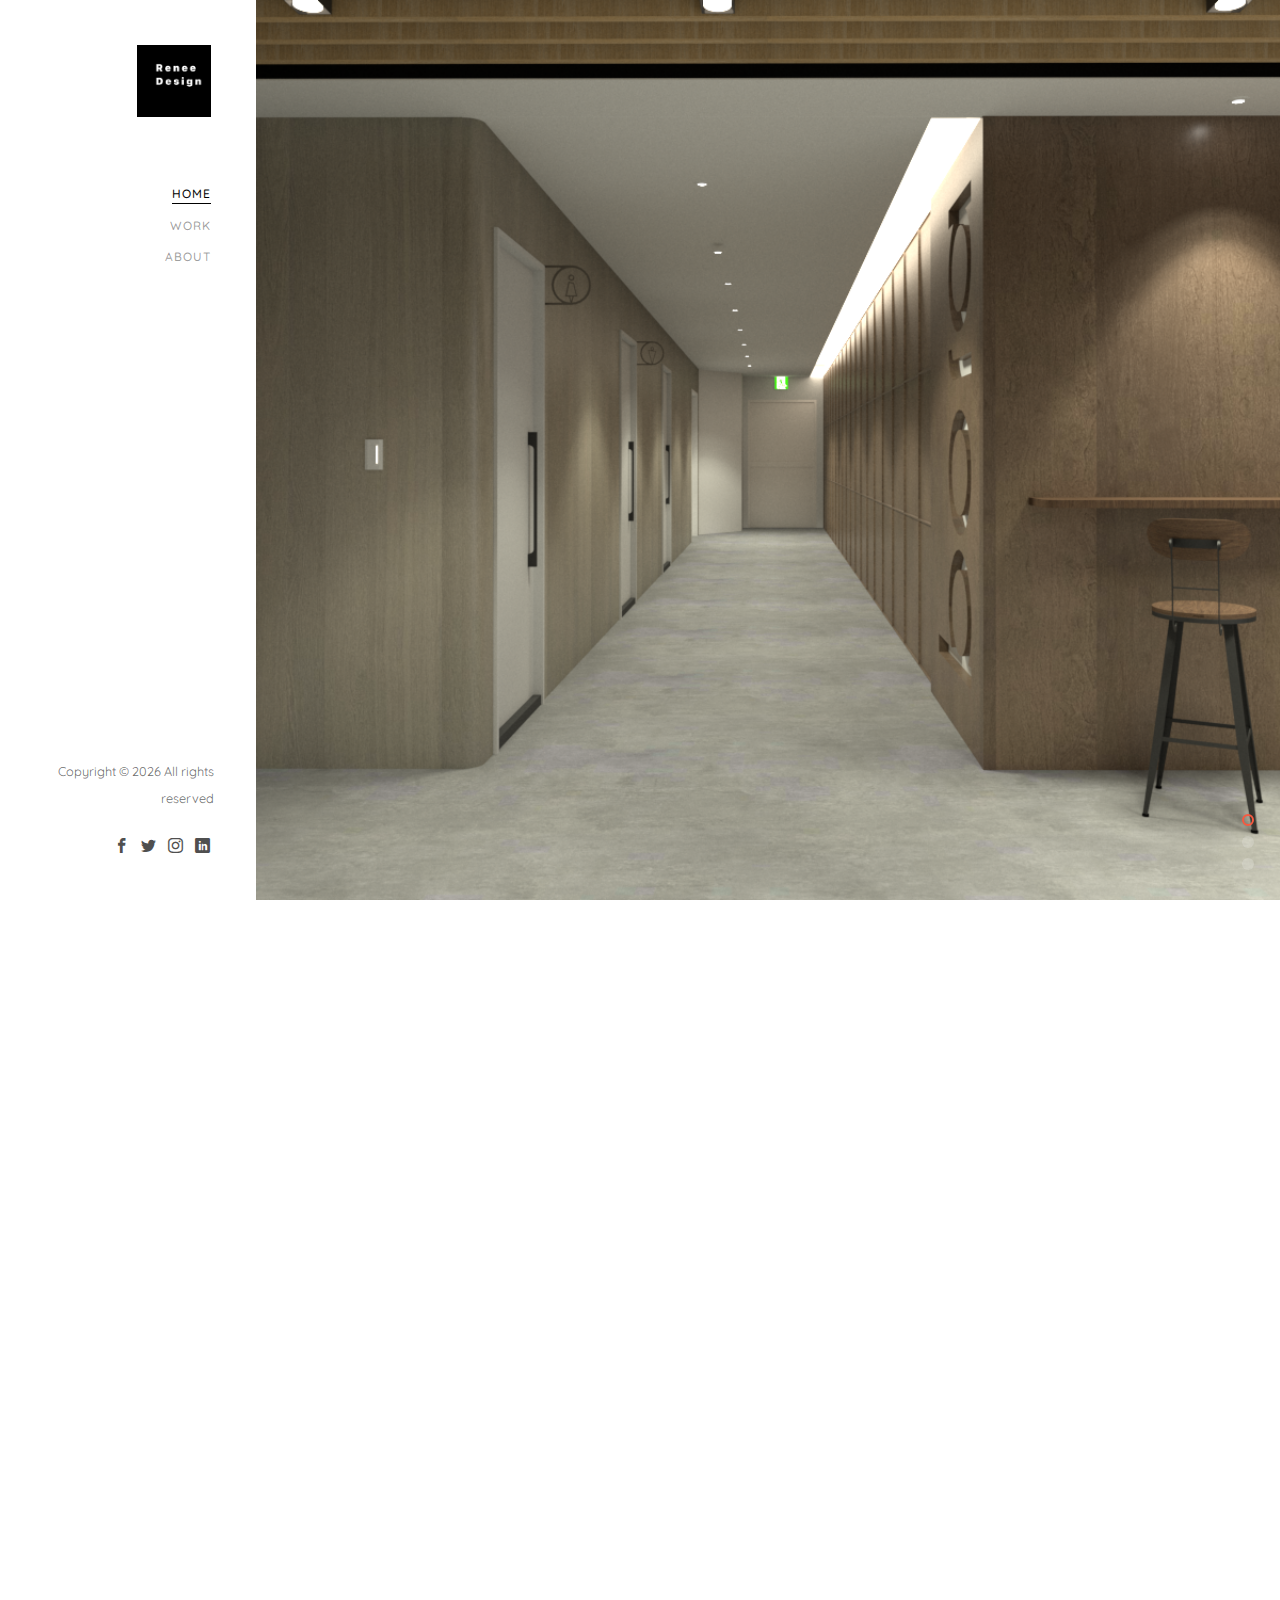
==== commit 73f2e01c: "修改wording" ====
--- a/index.html
+++ b/index.html
@@ -159,7 +159,7 @@
 									         <div class="panel-body">
 									            <div class="row">
 										      		<div class="col-md-6">
-										      			<p>Far far away, behind the word mountains, far from the countries Vokalia and Consonantia, there live the blind texts. </p>
+										      			<p>Renee's Design Portfolio </p>
 										      		</div>
 										      		<div class="col-md-6">
 										      			<p>Separated they live in Bookmarksgrove right at the coast of the Semantics, a large language ocean.</p>
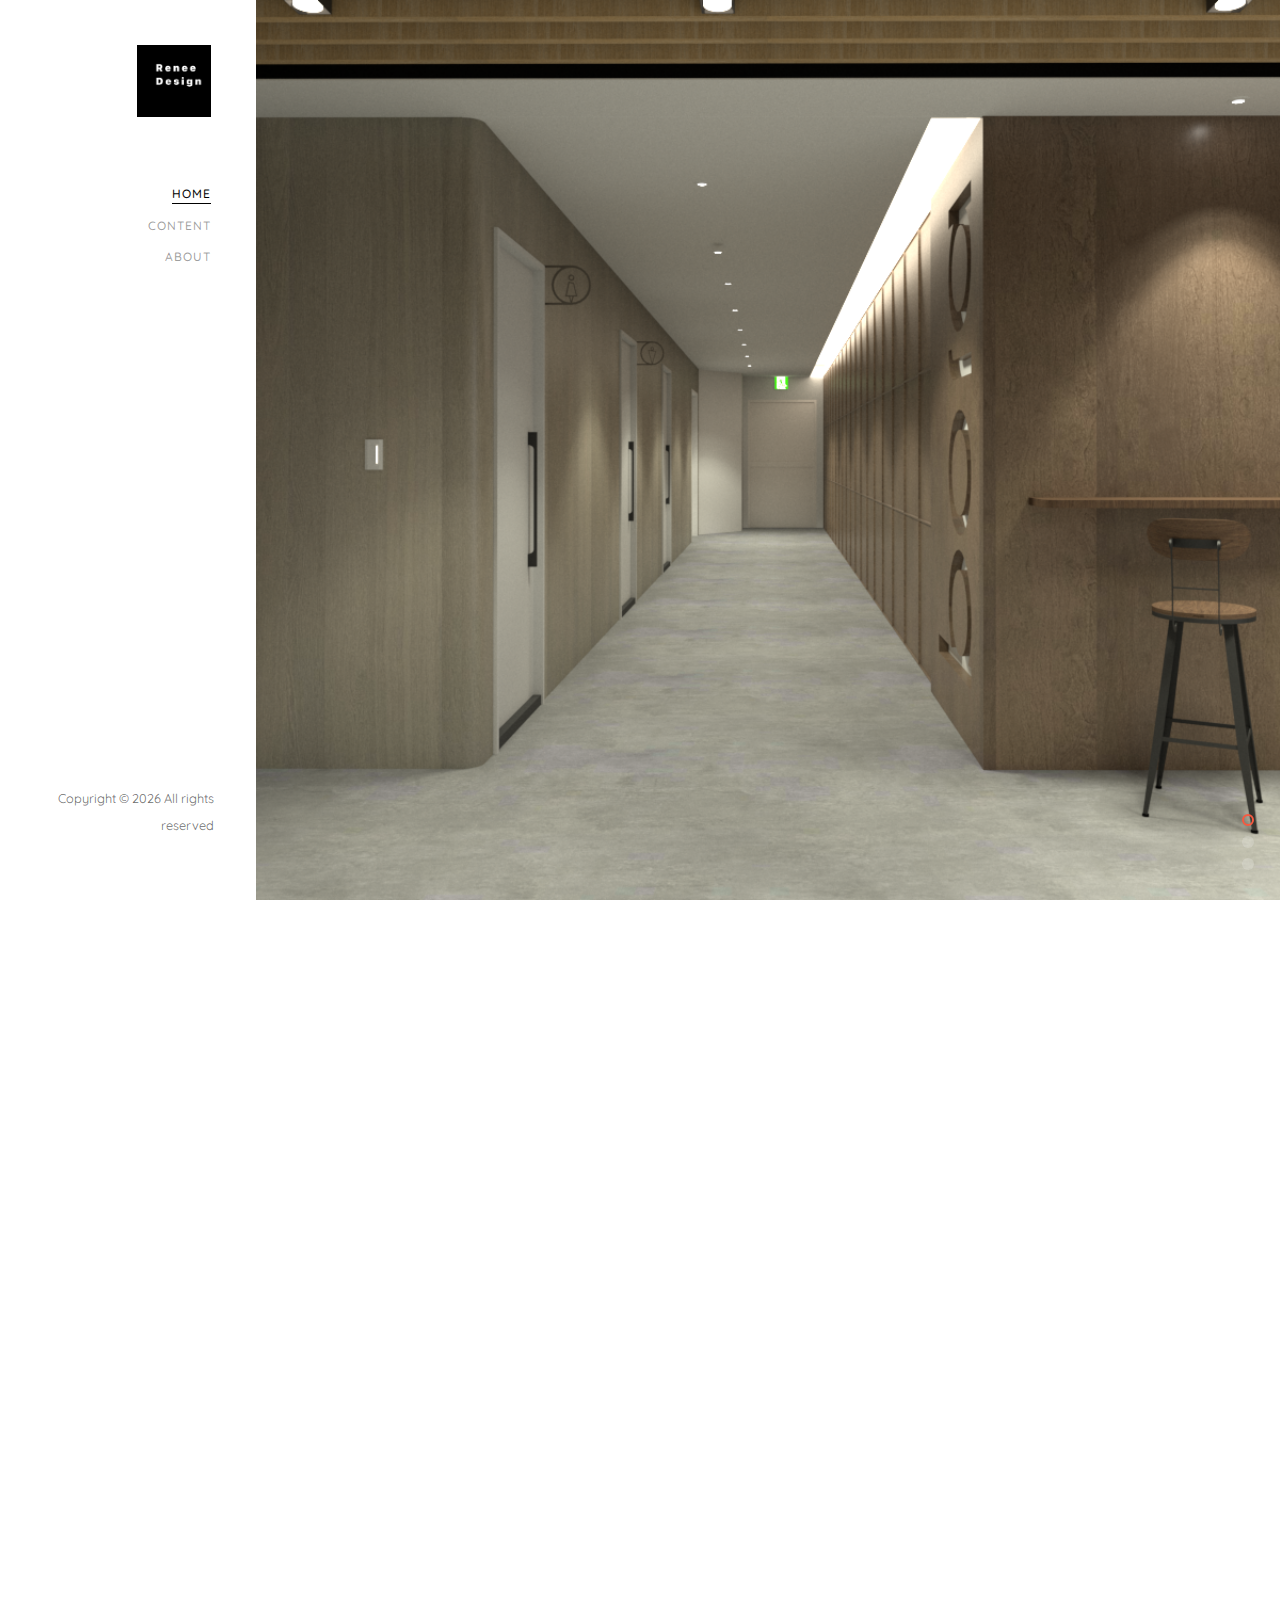
==== commit 5f35e6fd: "更新0.0" ====
--- a/index.html
+++ b/index.html
@@ -52,7 +52,7 @@
 			<nav id="colorlib-main-menu" role="navigation">
 				<ul>
 					<li class="colorlib-active"><a href="index.html">Home</a></li>
-					<li><a href="work.html">Work</a></li>
+					<li><a href="work.html">Content</a></li>
 					<li><a href="about.html">About</a></li>
 					<!-- <li><a href="services.html">Services</a></li>
 					<li><a href="blog.html">Blog</a></li>
@@ -66,12 +66,6 @@
 						<script>document.write(new Date().getFullYear());</script> All rights reserved 
 						
 					</small></p>
-				<ul>
-					<li><a href="#"><i class="icon-facebook2"></i></a></li>
-					<li><a href="#"><i class="icon-twitter2"></i></a></li>
-					<li><a href="#"><i class="icon-instagram"></i></a></li>
-					<li><a href="#"><i class="icon-linkedin2"></i></a></li>
-				</ul>
 			</div>
 
 		</aside>
@@ -136,70 +130,55 @@
 				<div class="container-fluid">
 					<div class="row">
 						<div class="col-md-6">
-							<div class="about-img animate-box" data-animate-effect="fadeInLeft" style="background-image: url(images/img_bg_2.jpg);">
-								<div class="about-img-2 animate-box" data-animate-effect="fadeInRight" style="background-image: url(images/img_bg_3.jpg);"></div>
+							<div class="about-img animate-box" data-animate-effect="fadeInLeft" style="background-image: url(images/about-bg.jpeg);">
+								<div class="about-img-2 animate-box" data-animate-effect="fadeInRight" style="background-image: url(images/about-main.jpeg);"></div>
 							</div>
 						</div>
 						<div class="col-md-6 animate-box" data-animate-effect="fadeInLeft">
 							<div class="about-desc">
-								<span class="heading-meta">Welcome &amp; Introduce</span>
-								<h3>Hola! my name is Louie Jie!</h3>
-								<p>On her way she met a copy. The copy warned the Little Blind Text, that where it came from it would have been rewritten a thousand times and everything that was left from its origin would be the word "and" and the Little Blind Text should turn around and return to its own, safe country.</p>
-							</div>
-							<div class="fancy-collapse-panel">
-								<div class="panel-group" id="accordion" role="tablist" aria-multiselectable="true">
-									<div class="panel panel-default">
-									    <div class="panel-heading" role="tab" id="headingOne">
-									        <h4 class="panel-title">
-									            <a data-toggle="collapse" data-parent="#accordion" href="#collapseOne" aria-expanded="true" aria-controls="collapseOne">Why choose me?
-									            </a>
-									        </h4>
-									    </div>
-									    <div id="collapseOne" class="panel-collapse collapse in" role="tabpanel" aria-labelledby="headingOne">
-									         <div class="panel-body">
-									            <div class="row">
-										      		<div class="col-md-6">
-										      			<p>Renee's Design Portfolio </p>
-										      		</div>
-										      		<div class="col-md-6">
-										      			<p>Separated they live in Bookmarksgrove right at the coast of the Semantics, a large language ocean.</p>
-										      		</div>
-										      	</div>
-									         </div>
-									    </div>
-									</div>
-									<div class="panel panel-default">
-									    <div class="panel-heading" role="tab" id="headingTwo">
-									        <h4 class="panel-title">
-									            <a class="collapsed" data-toggle="collapse" data-parent="#accordion" href="#collapseTwo" aria-expanded="false" aria-controls="collapseTwo">What I do?
-									            </a>
-									        </h4>
-									    </div>
-									    <div id="collapseTwo" class="panel-collapse collapse" role="tabpanel" aria-labelledby="headingTwo">
-									        <div class="panel-body">
-									            <p>Far far away, behind the word <strong>mountains</strong>, far from the countries Vokalia and Consonantia, there live the blind texts. Separated they live in Bookmarksgrove right at the coast of the Semantics, a large language ocean.</p>
-													<ul>
-														<li>Separated they live in Bookmarksgrove right</li>
-														<li>Separated they live in Bookmarksgrove right</li>
-													</ul>
-									        </div>
-									    </div>
-									</div>
-									<div class="panel panel-default">
-									    <div class="panel-heading" role="tab" id="headingThree">
-									        <h4 class="panel-title">
-									            <a class="collapsed" data-toggle="collapse" data-parent="#accordion" href="#collapseThree" aria-expanded="false" aria-controls="collapseThree">My Specialties
-									            </a>
-									        </h4>
-									    </div>
-									    <div id="collapseThree" class="panel-collapse collapse" role="tabpanel" aria-labelledby="headingThree">
-									        <div class="panel-body">
-									            <p>Far far away, behind the word <strong>mountains</strong>, far from the countries Vokalia and Consonantia, there live the blind texts. Separated they live in Bookmarksgrove right at the coast of the Semantics, a large language ocean.</p>	
-									        </div>
-									    </div>
-									</div>
-								</div>
-							</div>
+								
+								<h2>Renee Guo</h2>
+								<p class="heading-meta" style="color: #999999;">
+									
+									&nbsp; &nbsp; 我是Renee，我來自新北新店<br> 
+									許多人說這是個適合養老親山親水的好地方<br>
+									平時喜歡騎腳踏車、旅行<br> 
+									每段路、每段旅程都使我對環境及空間使用產生漣漪<br>
+									而成長過程中，家庭對我的選擇從來不侷限<br> 
+									高中選擇就讀園藝系時考取園藝及造園丙級的證照<br>
+									大學就讀景觀設計學系，對於景觀的瞭解從花園、公園<br>
+									乃至社會設計、自然地景，有了更深層次的了解<br>
+									<br>
+									&nbsp; &nbsp; 大學的實習階段中，分別在寒暑假選擇了景觀及室內設計的公司<br>
+									希望能藉此了解不同空間設計領域的的工作內容，擁有更寬廣的視野展現在設計上<br>
+									想像著未來能將自身所學落實在空間與人的行動中<br>
+									<br>
+									&nbsp; &nbsp; 畢業後進入室內設計產業中，從協助3d圖面發想繪圖、施工圖面修改<br>
+									工地事務聯繫、報價單詢價製作施工圖面修改...等等助理設計師的業務做起<br>
+									到後續公司給予我承接小型辦公室修繕案的獨立繪圖、聯繫工班、工地監工及收尾<br>
+									這些經驗使我學習到業界現實操作上的細節與難處，也因此在完工後得到許多的成就感<br>
+									期許在室內設計職涯中實現更多不同的場景。
+									<br>
+									<br>
+								</p>
+								
+								<span class="heading-meta" style="color: black;">Work Experience</span>
+								<ul>
+									<p class="heading-meta">2022-2024 闊士美空間設計 助理設計師</p>
+								</ul>
+
+								<span class="heading-meta" style="color: black;">Education</span>
+								<ul>
+									<p class="heading-meta">2018-2022  輔仁大學景觀設計系 學士</p>
+								</ul>
+
+								<span class="heading-meta" style="color: black;">Internships</span>
+								<ul>
+									<p class="heading-meta">2020  寅藏景觀 實習生</p>
+									<p class="heading-meta">2022  米格空間事務所 實習生</p>
+								</ul>
+							</div>
+							
 						</div>
 					</div>
 				</div>
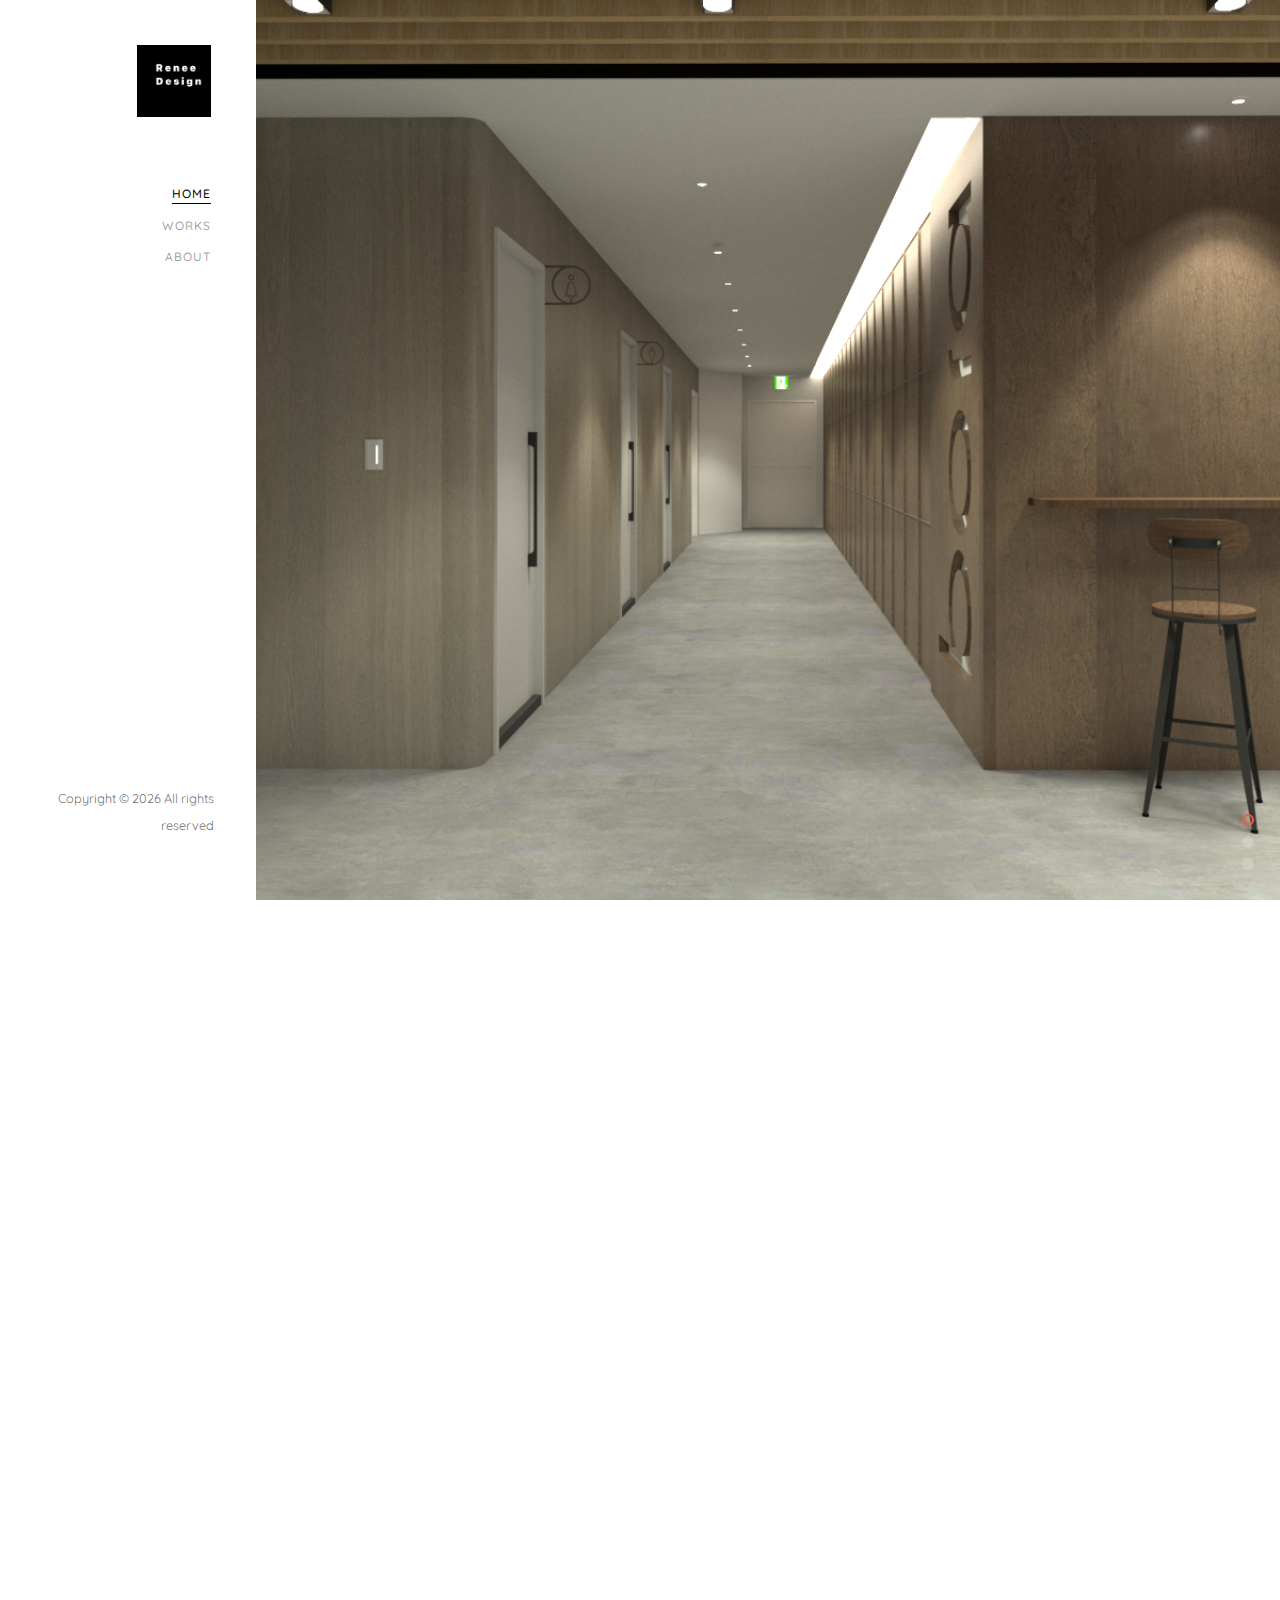
==== commit 7b05aa05: "fix index wording" ====
--- a/index.html
+++ b/index.html
@@ -52,7 +52,7 @@
 			<nav id="colorlib-main-menu" role="navigation">
 				<ul>
 					<li class="colorlib-active"><a href="index.html">Home</a></li>
-					<li><a href="work.html">Content</a></li>
+					<li><a href="work.html">Works</a></li>
 					<li><a href="about.html">About</a></li>
 					<!-- <li><a href="services.html">Services</a></li>
 					<li><a href="blog.html">Blog</a></li>
